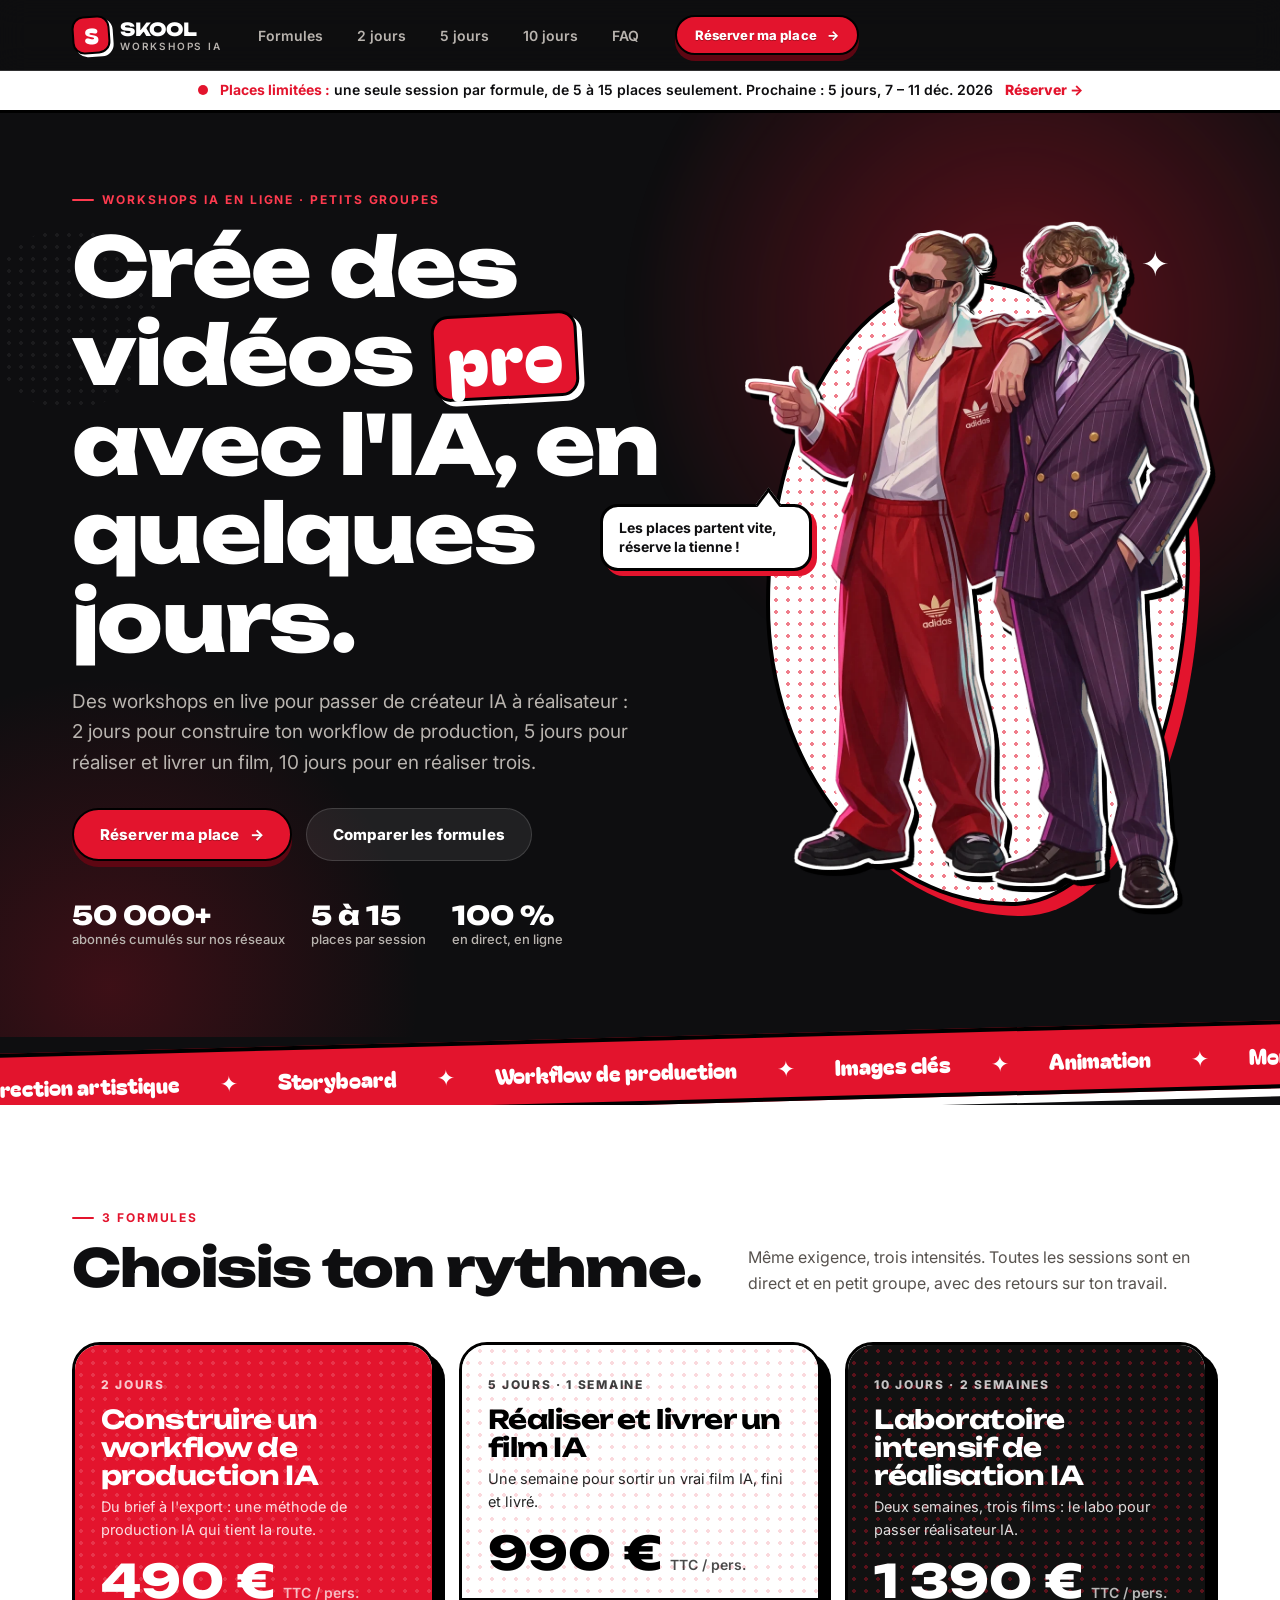
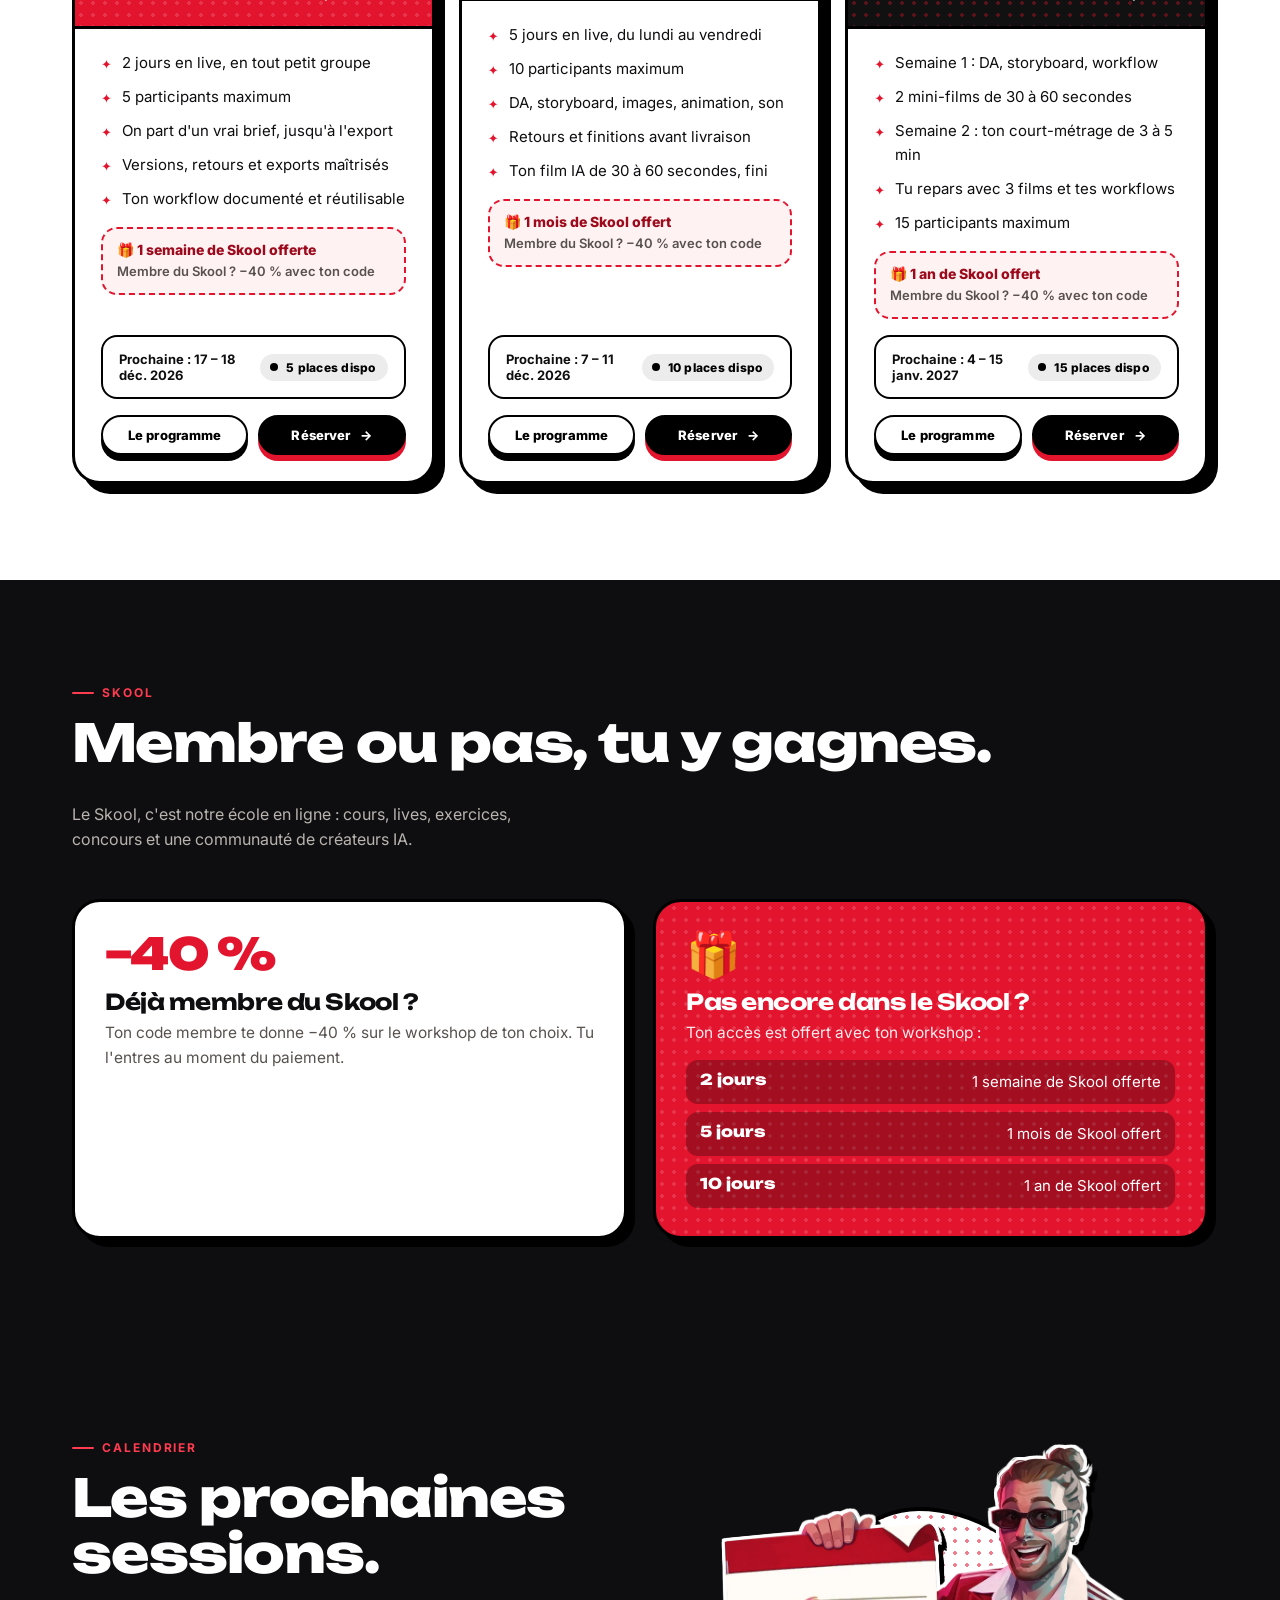
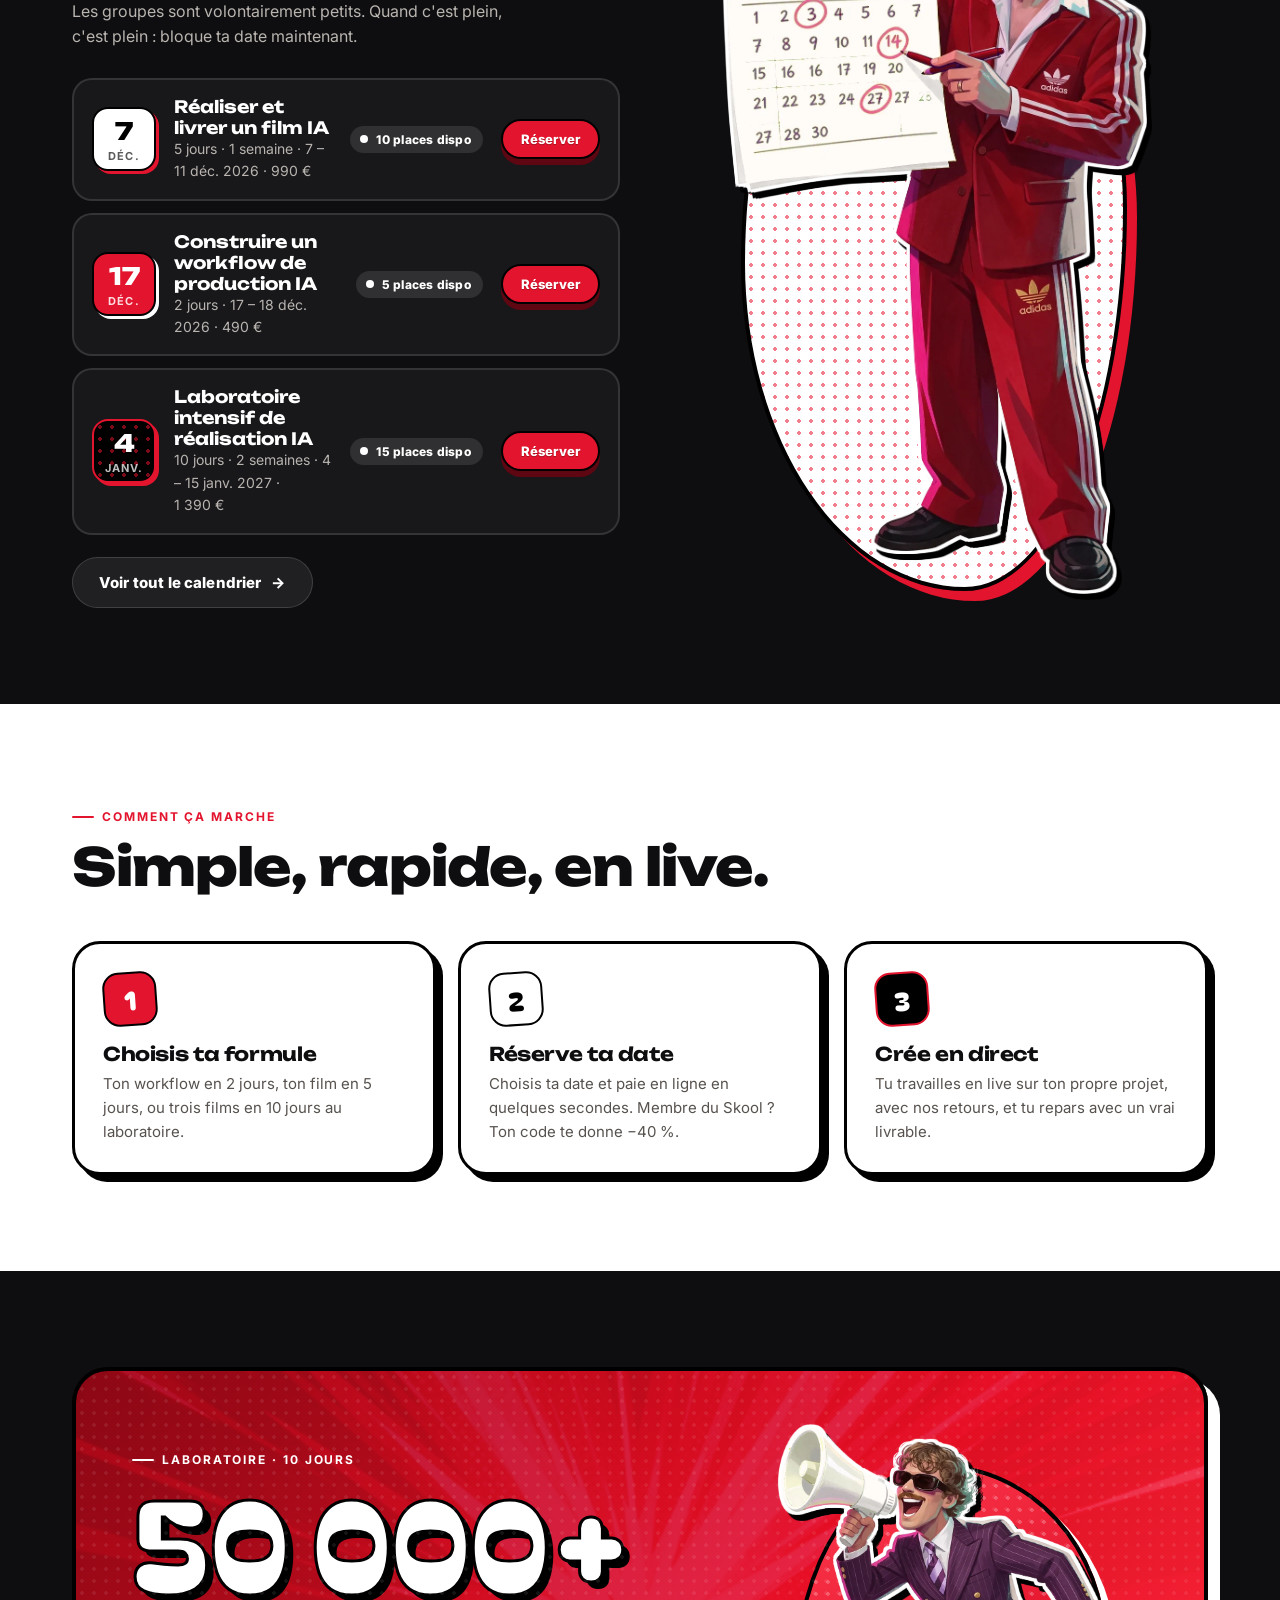
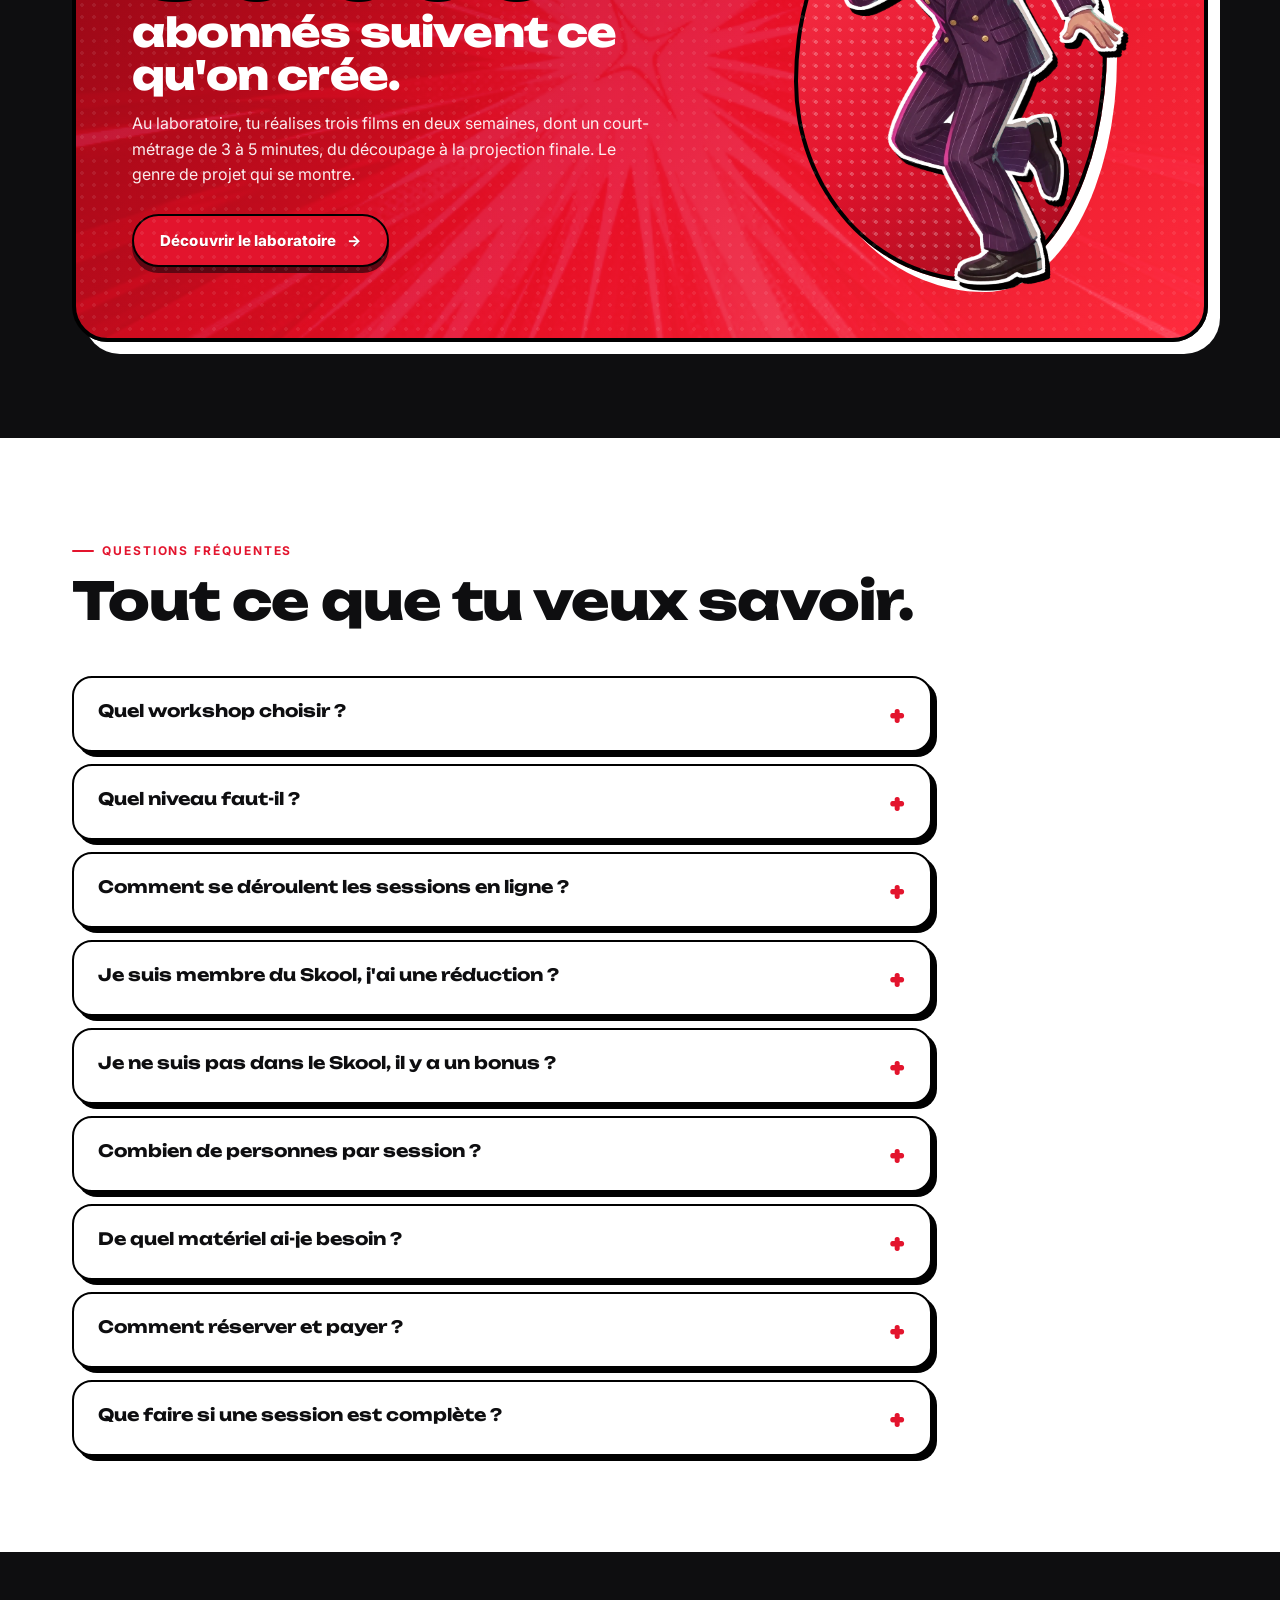
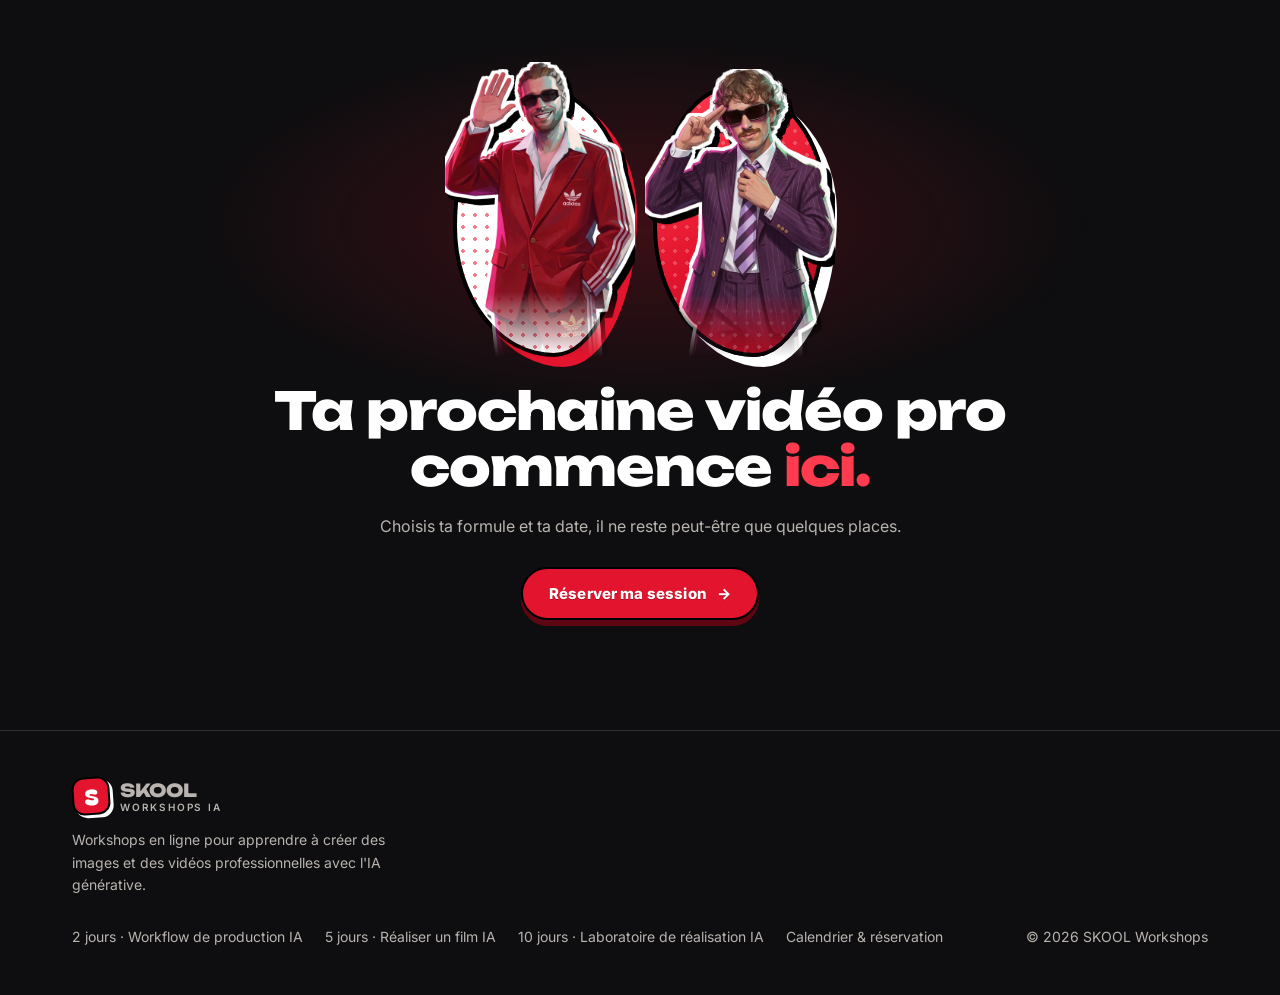
==== workshop/index.html @ 102eff1f "Site des workshops sur cerega.fr/workshop (paiement Stripe / PayPal sans serveur) Co-Authored-By: Cl" ====
<!DOCTYPE html>
<html lang="fr">
<head>
<meta charset="utf-8">
<meta name="viewport" content="width=device-width, initial-scale=1">
<title>Workshops IA en ligne : workflow, film IA et laboratoire de réalisation | SKOOL</title>
<meta name="description" content="Workshops IA en ligne en petits groupes : 2 jours pour construire ton workflow de production, 5 jours pour réaliser et livrer un film IA, 10 jours pour réaliser trois films. Réserve ta session.">
<link rel="canonical" href="https://cerega.fr/workshop/">
<meta name="robots" content="index,follow">
<meta property="og:type" content="website"><meta property="og:locale" content="fr_FR">
<meta property="og:site_name" content="SKOOL Workshops">
<meta property="og:title" content="Workshops IA en ligne : workflow, film IA et laboratoire de réalisation | SKOOL"><meta property="og:description" content="Workshops IA en ligne en petits groupes : 2 jours pour construire ton workflow de production, 5 jours pour réaliser et livrer un film IA, 10 jours pour réaliser trois films. Réserve ta session.">
<meta property="og:url" content="https://cerega.fr/workshop/"><meta property="og:image" content="https://cerega.fr/workshop/assets/img/burst.jpg">
<meta name="twitter:card" content="summary_large_image">
<meta name="theme-color" content="#0E0E10">
<link rel="preconnect" href="https://fonts.googleapis.com"><link rel="preconnect" href="https://fonts.gstatic.com" crossorigin><link href="https://fonts.googleapis.com/css2?family=Bagel+Fat+One&family=Inter:wght@400;500;600;700;800&family=Unbounded:wght@600;700;800&display=swap" rel="stylesheet">
<link rel="stylesheet" href="assets/style.css">
<script type="application/ld+json">{"@context": "https://schema.org", "@type": "Organization", "name": "SKOOL Workshops", "url": "https://cerega.fr/workshop/", "description": "Workshops en ligne de création vidéo avec l'IA générative."}</script><script type="application/ld+json">{"@context": "https://schema.org", "@type": "ItemList", "itemListElement": [{"@type": "ListItem", "position": 1, "url": "https://cerega.fr/workshop/workshop-ia-workflow-production-2-jours.html", "name": "Construire un workflow de production IA · 2 jours"}, {"@type": "ListItem", "position": 2, "url": "https://cerega.fr/workshop/workshop-ia-realiser-film-5-jours.html", "name": "Réaliser et livrer un film IA · 5 jours · 1 semaine"}, {"@type": "ListItem", "position": 3, "url": "https://cerega.fr/workshop/laboratoire-realisation-ia-10-jours.html", "name": "Laboratoire intensif de réalisation IA · 10 jours · 2 semaines"}]}</script><script type="application/ld+json">{"@context": "https://schema.org", "@type": "FAQPage", "mainEntity": [{"@type": "Question", "name": "Quel workshop choisir ?", "acceptedAnswer": {"@type": "Answer", "text": "Le 2 jours sert à construire une méthode de production IA solide. Le 5 jours te fait réaliser et livrer un film IA de 30 à 60 secondes. Le laboratoire de 10 jours va jusqu'à trois films, dont un court-métrage de 3 à 5 minutes."}}, {"@type": "Question", "name": "Quel niveau faut-il ?", "acceptedAnswer": {"@type": "Answer", "text": "Les formules 2 jours et 5 jours sont de niveau intermédiaire : tu as déjà généré des images ou des vidéos en IA. Le laboratoire de 10 jours demande surtout de la motivation et de la disponibilité sur les deux semaines."}}, {"@type": "Question", "name": "Comment se déroulent les sessions en ligne ?", "acceptedAnswer": {"@type": "Answer", "text": "Tout se passe en direct, en visio, en petit groupe : 10h – 13h et 14h – 17h (heure de Paris), en ligne. Tu poses tes questions en direct et tu travailles sur ton propre projet pendant la session."}}, {"@type": "Question", "name": "Je suis membre du Skool, j'ai une réduction ?", "acceptedAnswer": {"@type": "Answer", "text": "Oui : −40 % sur le workshop de ton choix avec ton code membre, à entrer au moment du paiement."}}, {"@type": "Question", "name": "Je ne suis pas dans le Skool, il y a un bonus ?", "acceptedAnswer": {"@type": "Answer", "text": "Oui : chaque workshop inclut un accès offert au Skool. 1 semaine avec le 2 jours, 1 mois avec le 5 jours et 1 an avec le laboratoire de 10 jours."}}, {"@type": "Question", "name": "Combien de personnes par session ?", "acceptedAnswer": {"@type": "Answer", "text": "5 personnes maximum sur le 2 jours, 10 sur le 5 jours et 15 sur le laboratoire de 10 jours. C'est volontairement peu, pour que chacun ait de vrais retours."}}, {"@type": "Question", "name": "De quel matériel ai-je besoin ?", "acceptedAnswer": {"@type": "Answer", "text": "Un ordinateur récent et une bonne connexion internet. On t'envoie avant le workshop la liste des outils à prévoir pour ta formule."}}, {"@type": "Question", "name": "Comment réserver et payer ?", "acceptedAnswer": {"@type": "Answer", "text": "Tu choisis ta formule et ta date, tu remplis tes coordonnées et tu paies en ligne de façon sécurisée. Ta place est confirmée dès le paiement."}}, {"@type": "Question", "name": "Que faire si une session est complète ?", "acceptedAnswer": {"@type": "Answer", "text": "Pour l'instant, chaque formule n'a qu'une seule date et les places sont limitées : réserve tôt. De nouvelles sessions seront annoncées sur nos réseaux."}}]}</script><script type="application/ld+json">{"@context": "https://schema.org", "@type": "Course", "name": "Construire un workflow de production IA · Workshop IA 2 jours", "description": "Deux jours pour construire, de A à Z, un workflow de production IA solide : choix des outils, découpage, organisation, versions et exports. Tu repars avec une méthode documentée, prête à servir sur tous tes projets.", "url": "https://cerega.fr/workshop/workshop-ia-workflow-production-2-jours.html", "inLanguage": "fr", "provider": {"@type": "Organization", "name": "SKOOL Workshops", "sameAs": "https://cerega.fr/workshop/"}, "educationalLevel": "Intermédiaire", "offers": {"@type": "Offer", "price": 490, "priceCurrency": "EUR", "category": "Paid", "availability": "https://schema.org/InStock", "url": "https://cerega.fr/workshop/reserver.html"}, "hasCourseInstance": [{"@type": "CourseInstance", "courseMode": "Online", "startDate": "2026-12-17", "endDate": "2026-12-18", "location": {"@type": "VirtualLocation", "url": "https://cerega.fr/workshop/reserver.html"}, "offers": {"@type": "Offer", "price": 490, "priceCurrency": "EUR", "url": "https://cerega.fr/workshop/reserver.html"}}]}</script><script type="application/ld+json">{"@context": "https://schema.org", "@type": "Course", "name": "Réaliser et livrer un film IA · Workshop IA 5 jours · 1 semaine", "description": "Cinq jours pour réaliser un film IA de A à Z, du brief à la livraison : direction artistique, storyboard, images clés, animation, montage et son. Pub, clip ou court-métrage : tu choisis, on le finit ensemble.", "url": "https://cerega.fr/workshop/workshop-ia-realiser-film-5-jours.html", "inLanguage": "fr", "provider": {"@type": "Organization", "name": "SKOOL Workshops", "sameAs": "https://cerega.fr/workshop/"}, "educationalLevel": "Intermédiaire", "offers": {"@type": "Offer", "price": 990, "priceCurrency": "EUR", "category": "Paid", "availability": "https://schema.org/InStock", "url": "https://cerega.fr/workshop/reserver.html"}, "hasCourseInstance": [{"@type": "CourseInstance", "courseMode": "Online", "startDate": "2026-12-07", "endDate": "2026-12-11", "location": {"@type": "VirtualLocation", "url": "https://cerega.fr/workshop/reserver.html"}, "offers": {"@type": "Offer", "price": 990, "priceCurrency": "EUR", "url": "https://cerega.fr/workshop/reserver.html"}}]}</script><script type="application/ld+json">{"@context": "https://schema.org", "@type": "Course", "name": "Laboratoire intensif de réalisation IA · Workshop IA 10 jours · 2 semaines", "description": "Une première semaine pour poser ta méthode et tester deux approches de réalisation sur deux mini-films, puis une deuxième semaine pour réaliser ton court-métrage, du découpage à la projection finale.", "url": "https://cerega.fr/workshop/laboratoire-realisation-ia-10-jours.html", "inLanguage": "fr", "provider": {"@type": "Organization", "name": "SKOOL Workshops", "sameAs": "https://cerega.fr/workshop/"}, "educationalLevel": "Tous niveaux motivés", "offers": {"@type": "Offer", "price": 1390, "priceCurrency": "EUR", "category": "Paid", "availability": "https://schema.org/InStock", "url": "https://cerega.fr/workshop/reserver.html"}, "hasCourseInstance": [{"@type": "CourseInstance", "courseMode": "Online", "startDate": "2027-01-04", "endDate": "2027-01-15", "location": {"@type": "VirtualLocation", "url": "https://cerega.fr/workshop/reserver.html"}, "offers": {"@type": "Offer", "price": 1390, "priceCurrency": "EUR", "url": "https://cerega.fr/workshop/reserver.html"}}]}</script>
</head>
<body>
<header class="nav"><div class="wrap">
<a class="logo" href="index.html" aria-label="SKOOL Workshops, accueil"><b>S</b><span>SKOOL<small>Workshops IA</small></span></a>
<nav aria-label="Navigation principale"><ul>
<li><a href="index.html#formules">Formules</a></li>
<li><a href="workshop-ia-workflow-production-2-jours.html">2 jours</a></li>
<li><a href="workshop-ia-realiser-film-5-jours.html">5 jours</a></li>
<li><a href="laboratoire-realisation-ia-10-jours.html">10 jours</a></li>
<li><a href="index.html#faq">FAQ</a></li>
</ul></nav>
<a class="btn btn-lime btn-sm" href="reserver.html">Réserver ma place <span class="arr">→</span></a>
<button class="burger" aria-label="Ouvrir le menu">☰</button>
</div></header>

<main>
<section class="hero"><div class="wrap">
  <div>
    <span class="kicker">Workshops IA en ligne · petits groupes</span>
    <h1>Crée des vidéos <span class="sticker">pro</span> avec l'IA, en quelques jours.</h1>
    <p class="lead">Des workshops en live pour passer de créateur IA à réalisateur : 2 jours pour construire ton workflow de production, 5 jours pour réaliser et livrer un film, 10 jours pour en réaliser trois.</p>
    <div class="ctas"><a class="btn btn-lime" href="reserver.html">Réserver ma place <span class="arr">→</span></a><a class="btn btn-ghost" href="#formules">Comparer les formules</a></div>
    <div class="proof"><div>50 000+<small>abonnés cumulés sur nos réseaux</small></div><div>5 à 15<small>places par session</small></div><div>100 %<small>en direct, en ligne</small></div></div>
  </div>
  <div style="position:relative">
    <div class="mascot-slot  " data-m="duo" data-pose="hero" style="max-width:460px;margin-left:auto"></div>
    <div class="bubble hero-bubble" data-hot-bubble>Les places partent vite, réserve la tienne !</div>
    <span class="spark" style="position:absolute;top:2%;right:8%;font:400 34px var(--f-s);color:var(--yellow)">✦</span>
  </div>
</div></section>

<div class="ticker" aria-hidden="true"><div><span>Direction artistique</span><span>Storyboard</span><span>Workflow de production</span><span>Images clés</span><span>Animation</span><span>Montage & son</span><span>Livraison</span><span>Court-métrage</span><span>Direction artistique</span><span>Storyboard</span><span>Workflow de production</span><span>Images clés</span><span>Animation</span><span>Montage & son</span><span>Livraison</span><span>Court-métrage</span></div></div>

<section class="light" id="formules"><div class="wrap">
  <div class="sec-head"><div><span class="kicker">3 formules</span><h2>Choisis ton rythme.</h2></div><p class="mut">Même exigence, trois intensités. Toutes les sessions sont en direct et en petit groupe, avec des retours sur ton travail.</p></div>
  <div class="formulas" data-widget="formulas"></div>
</div></section>

<section><div class="wrap">
  <div class="sec-head"><div><span class="kicker">Skool</span><h2>Membre ou pas, tu y gagnes.</h2></div><p class="mut">Le Skool, c'est notre école en ligne : cours, lives, exercices, concours et une communauté de créateurs IA.</p></div>
  <div class="perks2">
    <div class="pk reveal"><span class="pk-big">−40 %</span><h3>Déjà membre du Skool ?</h3><p>Ton code membre te donne −40 % sur le workshop de ton choix. Tu l'entres au moment du paiement.</p></div>
    <div class="pk gift reveal"><span class="pk-big">🎁</span><h3>Pas encore dans le Skool ?</h3><p>Ton accès est offert avec ton workshop :</p>
      <ul><li><b>2 jours</b><span>1 semaine de Skool offerte</span></li><li><b>5 jours</b><span>1 mois de Skool offert</span></li><li><b>10 jours</b><span>1 an de Skool offert</span></li></ul></div>
  </div>
</div></section>

<section><div class="wrap grid2">
  <div>
    <span class="kicker">Calendrier</span>
    <h2>Les prochaines sessions.</h2>
    <p class="mut" style="margin:16px 0 28px;max-width:440px">Les groupes sont volontairement petits. Quand c'est plein, c'est plein : bloque ta date maintenant.</p>
    <div class="sessions" data-widget="sessions" data-limit="5"></div>
    <a class="btn btn-ghost" style="margin-top:22px" href="reserver.html">Voir tout le calendrier <span class="arr">→</span></a>
  </div>
  <div><div class="mascot-slot  " data-m="cerega" data-pose="calendrier" style="max-width:420px;margin:0 auto"></div></div>
</div></section>

<section class="light"><div class="wrap">
  <div class="sec-head"><div><span class="kicker">Comment ça marche</span><h2>Simple, rapide, en live.</h2></div></div>
  <div class="grid3">
    <div class="card reveal"><div class="ic bg-lime">1</div><h3>Choisis ta formule</h3><p>Ton workflow en 2 jours, ton film en 5 jours, ou trois films en 10 jours au laboratoire.</p></div>
    <div class="card reveal"><div class="ic bg-violet" style="color:#fff">2</div><h3>Réserve ta date</h3><p>Choisis ta date et paie en ligne en quelques secondes. Membre du Skool ? Ton code te donne −40 %.</p></div>
    <div class="card reveal"><div class="ic bg-pink">3</div><h3>Crée en direct</h3><p>Tu travailles en live sur ton propre projet, avec nos retours, et tu repars avec un vrai livrable.</p></div>
  </div>
</div></section>

<section><div class="wrap">
  <div class="reach">
    <div class="bg"></div>
    <div>
      <span class="kicker" style="color:var(--yellow)">Laboratoire · 10 jours</span>
      <div class="num">50 000+</div>
      <h2 style="font-size:clamp(26px,3.4vw,40px);margin:14px 0">abonnés suivent ce qu'on crée.</h2>
      <p style="color:rgba(255,255,255,.92);max-width:520px;margin-bottom:26px">Au laboratoire, tu réalises trois films en deux semaines, dont un court-métrage de 3 à 5 minutes, du découpage à la projection finale. Le genre de projet qui se montre.</p>
      <a class="btn btn-lime" href="laboratoire-realisation-ia-10-jours.html">Découvrir le laboratoire <span class="arr">→</span></a>
    </div>
    <div><div class="mascot-slot lime " data-m="le-m" data-pose="megaphone" style="max-width:340px;margin:0 auto"></div></div>
  </div>
</div></section>

<section class="light" id="faq"><div class="wrap">
  <div class="sec-head"><div><span class="kicker">Questions fréquentes</span><h2>Tout ce que tu veux savoir.</h2></div></div>
  <div class="faq"><details><summary>Quel workshop choisir ?</summary><p>Le 2 jours sert à construire une méthode de production IA solide. Le 5 jours te fait réaliser et livrer un film IA de 30 à 60 secondes. Le laboratoire de 10 jours va jusqu'à trois films, dont un court-métrage de 3 à 5 minutes.</p></details><details><summary>Quel niveau faut-il ?</summary><p>Les formules 2 jours et 5 jours sont de niveau intermédiaire : tu as déjà généré des images ou des vidéos en IA. Le laboratoire de 10 jours demande surtout de la motivation et de la disponibilité sur les deux semaines.</p></details><details><summary>Comment se déroulent les sessions en ligne ?</summary><p>Tout se passe en direct, en visio, en petit groupe : 10h – 13h et 14h – 17h (heure de Paris), en ligne. Tu poses tes questions en direct et tu travailles sur ton propre projet pendant la session.</p></details><details><summary>Je suis membre du Skool, j'ai une réduction ?</summary><p>Oui : −40 % sur le workshop de ton choix avec ton code membre, à entrer au moment du paiement.</p></details><details><summary>Je ne suis pas dans le Skool, il y a un bonus ?</summary><p>Oui : chaque workshop inclut un accès offert au Skool. 1 semaine avec le 2 jours, 1 mois avec le 5 jours et 1 an avec le laboratoire de 10 jours.</p></details><details><summary>Combien de personnes par session ?</summary><p>5 personnes maximum sur le 2 jours, 10 sur le 5 jours et 15 sur le laboratoire de 10 jours. C'est volontairement peu, pour que chacun ait de vrais retours.</p></details><details><summary>De quel matériel ai-je besoin ?</summary><p>Un ordinateur récent et une bonne connexion internet. On t'envoie avant le workshop la liste des outils à prévoir pour ta formule.</p></details><details><summary>Comment réserver et payer ?</summary><p>Tu choisis ta formule et ta date, tu remplis tes coordonnées et tu paies en ligne de façon sécurisée. Ta place est confirmée dès le paiement.</p></details><details><summary>Que faire si une session est complète ?</summary><p>Pour l'instant, chaque formule n'a qu'une seule date et les places sont limitées : réserve tôt. De nouvelles sessions seront annoncées sur nos réseaux.</p></details></div>
</div></section>

<section class="final"><div class="wrap">
  <div class="mascot-row"><div class="mascot-slot  " data-m="cerega" data-pose="salut" style=""></div><div class="mascot-slot lime " data-m="le-m" data-pose="salut" style=""></div></div>
  <h2>Ta prochaine vidéo pro commence <span class="hl-lime">ici.</span></h2>
  <p class="mut" style="margin-bottom:28px">Choisis ta formule et ta date, il ne reste peut-être que quelques places.</p>
  <a class="btn btn-lime" href="reserver.html">Réserver ma session <span class="arr">→</span></a>
</div></section>
</main>
<footer><div class="wrap">
<div><a class="logo" href="index.html"><b>S</b><span>SKOOL<small>Workshops IA</small></span></a><p style="margin-top:14px;max-width:340px">Workshops en ligne pour apprendre à créer des images et des vidéos professionnelles avec l'IA générative.</p></div>
<nav aria-label="Pied de page">
<a href="workshop-ia-workflow-production-2-jours.html">2 jours · Workflow de production IA</a>
<a href="workshop-ia-realiser-film-5-jours.html">5 jours · Réaliser un film IA</a>
<a href="laboratoire-realisation-ia-10-jours.html">10 jours · Laboratoire de réalisation IA</a>
<a href="reserver.html">Calendrier &amp; réservation</a>
</nav>
<p>© <span data-year></span> SKOOL Workshops</p>
</div></footer>
<div class="mbar"><div data-hot>Prochaine session</div><a class="btn btn-lime btn-sm" href="reserver.html">Réserver</a></div>
<script src="assets/catalog.js"></script>
<script src="assets/app.js"></script>
<script>
document.addEventListener("skw-ready",()=>{const S=SKW;const hot=S.upcoming().filter(s=>S.left(s)>0).sort((a,b)=>S.left(a)-S.left(b))[0];
const b=document.querySelector("[data-hot-bubble]");if(hot&&b&&S.left(hot)<=3){const f=S.formula(hot.formula);b.innerHTML=`Plus que ${S.left(hot)} place${S.left(hot)>1?"s":""} sur le ${f.name} du ${S.range(hot)} !`}});
</script>
</body></html>
---- workshop/assets/style.css ----
/* SKOOL Workshops — feuille de style commune */
:root{
  /* DA rouge / blanc / noir, style cartoon : traits noirs épais, ombres pleines, trames de points */
  --ink:#0E0E10; --ink2:#18181B; --ink3:#25252A; --line:rgba(255,255,255,.14);
  --paper:#FFFFFF; --paper2:#F3F0ED; --text:#FFFFFF; --mut:#B9B4AF; --mut-d:#57524E;
  --red:#E3142D; --red-l:#FF3B4F; --red-d:#9C0A1C; --red-dd:#5E0612;
  --lime:var(--red); --violet:#FFFFFF; --pink:#0E0E10; --cyan:#FFFFFF; --yellow:#FFFFFF;
  --dots:radial-gradient(rgba(255,255,255,.22) 22%,transparent 24%) 0 0/12px 12px;
  --dots-red:radial-gradient(rgba(227,20,45,.55) 22%,transparent 24%) 0 0/12px 12px;
  --r:28px; --r-s:16px;
  --shadow:6px 6px 0 #000;
  --f-d:"Unbounded",system-ui,sans-serif; --f-b:"Inter",system-ui,sans-serif; --f-s:"Bagel Fat One","Unbounded",sans-serif;
}
*{box-sizing:border-box}
html{scroll-behavior:smooth;overflow-x:clip}
body{overflow-x:clip;margin:0;background:var(--ink);color:var(--text);font:16px/1.6 var(--f-b);-webkit-font-smoothing:antialiased;overflow-x:hidden}
img{max-width:100%;display:block}
a{color:inherit}
.wrap{max-width:1180px;margin:0 auto;padding:0 22px}
h1,h2,h3{font-family:var(--f-d);line-height:1.08;letter-spacing:-.02em;margin:0}
h1{font-size:clamp(40px,6.4vw,82px);font-weight:800}
h2{font-size:clamp(30px,4.4vw,52px);font-weight:800}
h3{font-size:22px;font-weight:700}
p{margin:0}
.sticker{font-family:var(--f-s);font-weight:400;letter-spacing:.01em}
.hl-lime,.hl-pink,.hl-violet{color:var(--red-l)} .hl-cyan,.hl-yellow{color:#fff}
.light .hl-lime,.light .hl-pink,.light .hl-violet{color:var(--red)}
.mut{color:var(--mut)}
.kicker{display:inline-flex;align-items:center;gap:8px;font:700 12px/1 var(--f-b);letter-spacing:.16em;text-transform:uppercase;color:var(--red-l);margin-bottom:16px}
.kicker::before{content:"";width:22px;height:2px;background:currentColor;border-radius:2px}
.sr{position:absolute;width:1px;height:1px;overflow:hidden;clip:rect(0 0 0 0)}

/* --- navigation --- */
.nav{position:sticky;top:0;z-index:50;background:rgba(14,14,16,.86);backdrop-filter:blur(14px);-webkit-backdrop-filter:blur(14px);border-bottom:1px solid var(--line)}
.nav .wrap{display:flex;align-items:center;gap:22px;height:70px}
.logo{display:flex;align-items:center;gap:10px;text-decoration:none;font:800 18px var(--f-d);letter-spacing:-.02em;white-space:nowrap}
.logo b{display:grid;place-items:center;width:38px;height:38px;border-radius:12px;background:var(--red);color:#fff;font:400 22px var(--f-s);border:2.5px solid #000;box-shadow:3px 3px 0 #fff;transform:rotate(-4deg)}
.logo span small{display:block;font:600 10px var(--f-b);letter-spacing:.18em;color:var(--mut);text-transform:uppercase}
.nav ul{display:flex;gap:6px;list-style:none;margin:0 0 0 auto;padding:0}
.nav ul a{display:block;padding:9px 14px;border-radius:999px;text-decoration:none;font:600 14px var(--f-b);color:var(--mut)}
.nav ul a:hover,.nav ul a[aria-current]{color:var(--text);background:rgba(255,255,255,.07)}
.burger{display:none;margin-left:auto;background:none;border:0;color:var(--text);font-size:26px;cursor:pointer}
@media(max-width:900px){.nav ul{display:none;position:absolute;top:70px;left:0;right:0;flex-direction:column;background:var(--ink2);padding:12px 18px 18px;border-bottom:1px solid var(--line)}.nav ul.open{display:flex}.burger{display:block}.nav .btn{display:none}}

/* --- boutons --- */
.btn{display:inline-flex;align-items:center;justify-content:center;gap:10px;padding:15px 26px;border-radius:999px;border:0;cursor:pointer;text-decoration:none;font:800 15px var(--f-b);letter-spacing:.01em;transition:transform .15s,box-shadow .15s;white-space:nowrap}
.btn:active{transform:translateY(4px);box-shadow:0 2px 0 var(--red-dd)!important}
.btn-lime{background:var(--red);color:#fff;border:2.5px solid #000;box-shadow:0 6px 0 var(--red-dd);text-shadow:0 1px 0 rgba(0,0,0,.25)}
.btn-lime:hover{transform:translateY(-2px);box-shadow:0 8px 0 var(--red-dd)}
.btn-pink{background:#000;color:#fff;border:2.5px solid var(--red);box-shadow:0 6px 0 var(--red-dd)}
.btn-violet{background:#fff;color:#000;border:2.5px solid #000;box-shadow:0 6px 0 #000}
.btn-ghost{background:rgba(255,255,255,.08);color:var(--text);border:1.5px solid var(--line)}
.btn-ghost:hover{background:rgba(255,255,255,.14)}
.btn-sm{padding:10px 18px;font-size:13px}
.btn[disabled]{opacity:.45;cursor:not-allowed;transform:none}
.btn .arr{transition:transform .2s}.btn:hover .arr{transform:translateX(4px)}

/* --- badges d'urgence --- */
.seats{display:inline-flex;align-items:center;gap:8px;padding:6px 12px 6px 10px;border-radius:999px;font:800 12px var(--f-b);letter-spacing:.02em;white-space:nowrap}
.seats i{width:8px;height:8px;border-radius:50%;background:currentColor;box-shadow:0 0 0 0 currentColor;animation:pulse 1.6s infinite}
.seats.ok{background:rgba(255,255,255,.1);color:#fff}
.seats.low{background:rgba(227,20,45,.2);color:var(--red-l)}
.seats.last{background:var(--red);color:#fff}
.seats.full{background:rgba(255,255,255,.1);color:var(--mut)}.seats.full i{animation:none}
@keyframes pulse{0%{box-shadow:0 0 0 0 currentColor}70%{box-shadow:0 0 0 8px transparent}100%{box-shadow:0 0 0 0 transparent}}
.tag{display:inline-block;padding:5px 11px;border-radius:999px;font:700 12px var(--f-b);background:rgba(255,255,255,.08);color:var(--mut)}

/* --- héros --- */
.hero{position:relative;padding:70px 0 90px;overflow:hidden}
.hero::before{content:"";position:absolute;inset:-20% -10% auto auto;width:780px;height:780px;background:radial-gradient(closest-side,rgba(227,20,45,.38),transparent);filter:blur(10px);pointer-events:none}
.hero::after{content:"";position:absolute;left:-200px;bottom:-260px;width:620px;height:620px;background:radial-gradient(closest-side,rgba(227,20,45,.22),transparent);pointer-events:none}
.hero .wrap{position:relative;z-index:2;display:grid;grid-template-columns:1.1fr .9fr;gap:40px;align-items:center}
.hero h1 .sticker{display:inline-block;color:#fff;background:var(--red);padding:0 .18em .06em;border-radius:.25em;transform:rotate(-3deg);border:3px solid #000;box-shadow:5px 5px 0 #fff;font-size:.86em}
.hero p.lead{font-size:19px;color:var(--mut);max-width:560px;margin:22px 0 30px}
.hero .ctas{display:flex;gap:14px;flex-wrap:wrap}
.proof{display:flex;gap:26px;flex-wrap:wrap;margin-top:38px}
.proof div{font:800 26px var(--f-d)}.proof small{display:block;font:500 13px var(--f-b);color:var(--mut)}
@media(max-width:900px){.hero .wrap{grid-template-columns:1fr}.hero{padding:40px 0 60px}}

/* --- mascottes --- */
.mascot-slot{position:relative;aspect-ratio:4/5;border-radius:var(--r);display:grid;place-items:end center;overflow:visible}
.mascot-slot .blob{position:absolute;inset:8% 4% 0;border-radius:46% 54% 42% 58% / 52% 44% 56% 48%;background:var(--dots-red),#fff;border:4px solid #000;animation:morph 9s ease-in-out infinite;box-shadow:10px 10px 0 var(--red)}
.mascot-slot.lime .blob{background:var(--dots),linear-gradient(150deg,var(--red-l),var(--red) 55%,var(--red-d));box-shadow:10px 10px 0 #fff}
.mascot-slot.pink .blob{background:var(--dots-red),#111;border-color:var(--red);box-shadow:10px 10px 0 var(--red)}
.mascot-slot img{position:relative;z-index:2;max-height:108%;width:auto;filter:drop-shadow(3px 0 0 #fff) drop-shadow(-3px 0 0 #fff) drop-shadow(0 3px 0 #fff) drop-shadow(0 -3px 0 #fff) drop-shadow(5px 6px 0 #000);animation:float 5s ease-in-out infinite}
.mascot-slot .ph{position:relative;z-index:2;margin:0 0 18%;text-align:center;font:700 13px var(--f-b);color:rgba(14,14,16,.75);background:rgba(255,255,255,.7);padding:10px 16px;border-radius:14px;border:2px dashed rgba(14,14,16,.35);max-width:80%}
.mascot-slot .ph b{display:block;font:400 22px var(--f-s);color:var(--ink)}
.mascot-slot.has-img .ph{display:none}
.mascot-slot .spark{position:absolute;z-index:3;font:400 26px var(--f-s);color:var(--red-l);animation:twinkle 2.4s infinite}
@keyframes morph{50%{border-radius:56% 44% 58% 42% / 42% 56% 44% 58%}}
@keyframes float{50%{transform:translateY(-10px)}}
@keyframes twinkle{50%{opacity:.3;transform:scale(.7) rotate(20deg)}}
.bubble{position:absolute;z-index:4;background:#fff;color:var(--ink);font:700 14px/1.35 var(--f-b);padding:12px 16px;border-radius:18px;border:3px solid #000;box-shadow:5px 5px 0 var(--red);max-width:230px}
.bubble::after{content:"";position:absolute;bottom:-13px;left:26px;width:18px;height:18px;background:#fff;border-right:3px solid #000;border-bottom:3px solid #000;transform:rotate(45deg) skew(8deg,8deg)}

/* --- bandeau défilant --- */
.ticker{background:var(--red);color:#fff;overflow:hidden;transform:rotate(-1.5deg);margin:0 -20px;border-top:4px solid #000;border-bottom:4px solid #000;box-shadow:0 8px 0 #fff}
.ticker div{display:flex;gap:40px;padding:14px 0;white-space:nowrap;animation:tick 28s linear infinite;font:400 22px var(--f-s)}
.ticker span::after{content:"✦";margin-left:40px}
@keyframes tick{to{transform:translateX(-50%)}}

/* --- sections --- */
section{padding:96px 0;position:relative}
.light{background:var(--paper);color:var(--ink)}
.light .mut{color:var(--mut-d)}
.light .kicker{color:var(--red)}
.sec-head{display:flex;justify-content:space-between;align-items:flex-end;gap:30px;margin-bottom:46px;flex-wrap:wrap}
.sec-head p{max-width:460px}

/* --- cartes formules --- */
.formulas{display:grid;grid-template-columns:repeat(3,1fr);gap:24px;align-items:stretch}
@media(max-width:960px){.formulas{grid-template-columns:1fr}}
.fcard{position:relative;display:flex;flex-direction:column;background:#fff;color:var(--ink);border-radius:var(--r);border:3.5px solid #000;box-shadow:10px 10px 0 #000;overflow:hidden;transition:transform .2s}
.fcard:hover{transform:translateY(-6px)}
.fcard .top{padding:26px 26px 22px;position:relative}
.fcard .top{border-bottom:3.5px solid #000}
.fcard.lime .top{background:radial-gradient(rgba(255,255,255,.14) 22%,transparent 24%) 0 0/12px 12px,var(--red);color:#fff} .fcard.violet .top{background:radial-gradient(rgba(227,20,45,.16) 22%,transparent 24%) 0 0/12px 12px,#fff;color:#000} .fcard.pink .top{background:radial-gradient(rgba(227,20,45,.35) 22%,transparent 24%) 0 0/12px 12px,#111;color:#fff}
.fcard .dur{font:800 12px var(--f-b);letter-spacing:.14em;text-transform:uppercase;opacity:.75}
.fcard h3{font-size:26px;margin:8px 0 6px}
.fcard .tl{font-size:14.5px;opacity:.85;min-height:46px}
.fcard .price{display:flex;align-items:baseline;gap:8px;margin-top:16px;font:800 46px/1 var(--f-d)}
.fcard .price small{font:600 14px var(--f-b);opacity:.7}
.fcard .best{position:absolute;top:18px;right:-34px;transform:rotate(35deg);background:var(--red);color:#fff;font:800 11px var(--f-b);letter-spacing:.12em;padding:6px 40px;border-top:2px solid #000;border-bottom:2px solid #000}
.fcard .body{padding:22px 26px 26px;display:flex;flex-direction:column;gap:16px;flex:1}
.fcard ul{list-style:none;padding:0;margin:0;display:grid;gap:10px;font-size:15px}
.fcard li{display:flex;gap:10px;align-items:flex-start}
.fcard li::before{content:"✦";color:var(--red);font-size:13px;margin-top:3px}
.fcard .next{margin-top:auto;padding:14px 16px;border-radius:var(--r-s);background:var(--paper);display:flex;justify-content:space-between;align-items:center;gap:10px;font:700 13px var(--f-b)}
.fcard .next{border:2px solid #000}
.fcard .next .seats.ok{background:rgba(14,14,16,.08);color:#000}
.fcard .next .seats.low{background:rgba(227,20,45,.12);color:var(--red)}
.fcard .acts{display:flex;gap:10px}
.fcard .acts .btn{flex:1}
.btn-dark{background:#000;color:#fff;border:2.5px solid #000;box-shadow:0 6px 0 var(--red)}
.btn-line{background:#fff;color:#000;border:2.5px solid #000;box-shadow:0 6px 0 #000}

/* --- liste de sessions (widget) --- */
.sessions{display:grid;gap:12px}
.srow{display:grid;grid-template-columns:auto 1fr auto auto;gap:18px;align-items:center;padding:16px 18px;border-radius:20px;background:var(--ink2);border:1.5px solid var(--line);transition:border-color .2s,transform .2s}
.srow:hover{border-color:var(--red);transform:translateX(4px)}
.srow .d{display:grid;place-items:center;width:64px;height:64px;border-radius:16px;background:var(--ink3);text-align:center;line-height:1}
.srow .d b{font:800 24px var(--f-d)} .srow .d small{font:700 11px var(--f-b);text-transform:uppercase;letter-spacing:.1em;color:var(--mut)}
.srow .d{border:2.5px solid #000}
.srow.lime .d{background:var(--red);color:#fff;box-shadow:3px 3px 0 #fff} .srow.violet .d{background:#fff;color:#000;box-shadow:3px 3px 0 var(--red)} .srow.pink .d{background:var(--dots-red),#000;color:#fff;border-color:var(--red);box-shadow:3px 3px 0 var(--red)}
.srow.lime .d small{color:rgba(255,255,255,.85)} .srow.violet .d small{color:rgba(0,0,0,.65)} .srow.pink .d small{color:rgba(255,255,255,.75)}
.srow h4{margin:0;font:700 17px var(--f-d)} .srow p{font-size:14px;color:var(--mut)}
@media(max-width:700px){.srow{grid-template-columns:auto 1fr}.srow .seats,.srow .btn{grid-column:2}}

/* --- étapes / bénéfices --- */
.grid3{display:grid;grid-template-columns:repeat(3,1fr);gap:22px}
.grid2{display:grid;grid-template-columns:1fr 1fr;gap:40px;align-items:center}
@media(max-width:900px){.grid3,.grid2{grid-template-columns:1fr}}
.card{background:#fff;color:var(--ink);border-radius:var(--r);padding:28px;border:3px solid #000;box-shadow:7px 7px 0 #000}
.card .ic{display:grid;place-items:center;width:54px;height:54px;border-radius:16px;font:400 26px var(--f-s);margin-bottom:18px;border:2.5px solid #000;transform:rotate(-4deg)}
.card h3{font-size:19px;margin-bottom:8px}
.card p{font-size:15px;color:var(--mut-d)}
.dcard{background:var(--ink2);border:1.5px solid var(--line);border-radius:var(--r);padding:28px}
.dcard p{color:var(--mut);font-size:15px}

/* --- grand bloc visibilité --- */
.reach{position:relative;border-radius:36px;overflow:hidden;background:linear-gradient(135deg,var(--red-d),var(--red) 55%,var(--red-l));padding:56px;display:grid;grid-template-columns:1.2fr .8fr;gap:30px;align-items:center;border:4px solid #000;box-shadow:12px 12px 0 #fff}
.reach .bg{position:absolute;inset:0;background:url(img/burst.jpg) center/cover;opacity:.35;mix-blend-mode:soft-light}
.reach::after{content:"";position:absolute;inset:0;background:var(--dots);opacity:.35;pointer-events:none}
.reach>*{position:relative}
.reach .num{font:400 clamp(64px,10vw,130px)/.9 var(--f-s);color:#fff;-webkit-text-stroke:3px #000;text-shadow:7px 7px 0 #000}
@media(max-width:900px){.reach{grid-template-columns:1fr;padding:34px}}

/* --- programme (onglets) --- */
.tabs{display:flex;gap:10px;flex-wrap:wrap;margin-bottom:28px}
.tabs button{padding:12px 20px;border-radius:999px;border:2.5px solid #000;background:#fff;color:var(--ink);font:800 14px var(--f-b);cursor:pointer}
.tabs button[aria-selected=true]{background:var(--red);color:#fff;box-shadow:4px 4px 0 #000}
.days{display:grid;gap:12px}
.day{display:grid;grid-template-columns:110px 1fr;gap:18px;padding:18px 22px;border-radius:20px;background:#fff;border:2.5px solid #000;box-shadow:5px 5px 0 #000}
.day b{font:800 13px var(--f-b);letter-spacing:.1em;text-transform:uppercase;color:var(--red)}
.day h4{margin:0 0 4px;font:700 17px var(--f-d)}
.day p{font-size:14.5px;color:var(--mut-d)}
.weekhead{font:400 22px var(--f-s);margin:18px 0 4px}
@media(max-width:600px){.day{grid-template-columns:1fr;gap:6px}}

/* --- FAQ --- */
.faq{display:grid;gap:12px;max-width:860px}
.faq details{background:#fff;border-radius:20px;border:2.5px solid #000;box-shadow:5px 5px 0 #000;padding:4px 24px}
.faq summary{cursor:pointer;list-style:none;padding:18px 0;font:700 17px var(--f-d);display:flex;justify-content:space-between;gap:16px}
.faq summary::-webkit-details-marker{display:none}
.faq summary::after{content:"+";font:400 28px/1 var(--f-s);color:var(--red);transition:transform .2s}
.faq details[open] summary::after{transform:rotate(45deg)}
.faq details p{padding:0 0 20px;color:var(--mut-d)}

/* --- CTA final --- */
.final{text-align:center;padding:110px 0}
.final h2{max-width:900px;margin:0 auto 18px}
.final .mascot-row{display:flex;justify-content:center;gap:10px;margin-bottom:26px}
.final .mascot-row .mascot-slot{width:190px}

/* --- pied de page --- */
footer{border-top:1px solid var(--line);padding:46px 0;color:var(--mut);font-size:14px}
footer .wrap{display:flex;justify-content:space-between;gap:30px;flex-wrap:wrap}
footer a{text-decoration:none}footer a:hover{color:var(--text)}
footer nav{display:flex;gap:22px;flex-wrap:wrap}

/* --- barre de réservation mobile --- */
.mbar{display:none}
@media(max-width:700px){.mbar{display:flex;position:fixed;left:12px;right:12px;bottom:12px;z-index:60;align-items:center;gap:12px;padding:12px 12px 12px 18px;background:rgba(14,14,16,.96);backdrop-filter:blur(10px);border:2.5px solid var(--red);border-radius:22px;box-shadow:0 10px 30px rgba(0,0,0,.4)}.mbar div{flex:1;font:700 13px var(--f-b)}.mbar small{display:block;color:var(--red-l);font-weight:800}body{padding-bottom:90px}}

/* --- page formule --- */
.phero{padding:60px 0 70px}
.phero .wrap{display:grid;grid-template-columns:1.15fr .85fr;gap:40px;align-items:center}
@media(max-width:900px){.phero .wrap{grid-template-columns:1fr}}
.facts{display:grid;grid-template-columns:repeat(4,1fr);gap:12px;margin:30px 0}
.facts div{background:var(--ink2);border:1.5px solid var(--line);border-radius:18px;padding:14px 16px}
.facts b{display:block;font:800 18px var(--f-d)}.facts small{color:var(--mut);font-size:12.5px}
@media(max-width:700px){.facts{grid-template-columns:1fr 1fr}}
.crumbs{font-size:13px;color:var(--mut);margin-bottom:18px}.crumbs a{text-decoration:none}.crumbs a:hover{color:var(--text)}

/* --- réservation --- */
.book{display:grid;grid-template-columns:1fr 360px;gap:28px;align-items:start;padding:40px 0 90px}
@media(max-width:980px){.book{grid-template-columns:1fr}}
.steps{display:flex;gap:8px;margin-bottom:26px;flex-wrap:wrap}
.steps span{display:flex;align-items:center;gap:8px;padding:8px 14px 8px 8px;border-radius:999px;background:var(--ink2);color:var(--mut);font:700 13px var(--f-b)}
.steps span i{display:grid;place-items:center;width:26px;height:26px;border-radius:50%;background:var(--ink3);font-style:normal;font-weight:800}
.steps span.on{background:var(--red);color:#fff}.steps span.on i{background:#000;color:#fff}
.steps span.done{color:var(--text)}.steps span.done i{background:#fff;color:#000}
.panel{background:var(--ink2);border:1.5px solid var(--line);border-radius:var(--r);padding:30px}
.panel h2{font-size:28px;margin-bottom:6px}
.choice{display:grid;gap:12px;margin-top:22px}
.opt{display:flex;gap:16px;align-items:center;padding:18px 20px;border-radius:20px;border:2px solid var(--line);background:var(--ink);cursor:pointer;text-align:left;color:var(--text);font:inherit;width:100%;transition:border-color .2s,transform .15s}
.opt:hover{border-color:rgba(255,255,255,.35)}
.opt[aria-pressed=true]{border-color:var(--red);box-shadow:0 0 0 4px rgba(227,20,45,.22)}
.opt .dot{width:46px;height:46px;border-radius:14px;flex:none;display:grid;place-items:center;font:400 20px var(--f-s);color:var(--ink);border:2.5px solid #000}
.opt h4{margin:0;font:700 17px var(--f-d)}.opt p{font-size:14px;color:var(--mut)}
.opt .pr{margin-left:auto;font:800 20px var(--f-d);white-space:nowrap}
.bg-lime{background:var(--red);color:#fff!important}.bg-violet{background:#fff;color:#000!important}.bg-pink{background:#000;color:#fff!important;border-color:var(--red)!important}.bg-cyan{background:#fff;color:var(--red)!important}.bg-yellow{background:#fff;color:#000!important}

.cal{margin-top:22px;background:var(--ink);border-radius:22px;padding:20px;border:1.5px solid var(--line)}
.cal-h{display:flex;align-items:center;justify-content:space-between;margin-bottom:14px}
.cal-h b{font:800 18px var(--f-d);text-transform:capitalize}
.cal-h button{width:40px;height:40px;border-radius:12px;border:1.5px solid var(--line);background:var(--ink2);color:var(--text);cursor:pointer;font-size:18px}
.cal-h button:disabled{opacity:.3;cursor:default}
.cal-g{display:grid;grid-template-columns:repeat(7,1fr);gap:6px}
.cal-g .wd{font:700 11px var(--f-b);letter-spacing:.1em;text-transform:uppercase;color:var(--mut);text-align:center;padding:4px 0}
.cal-g .c{position:relative;aspect-ratio:1/1;border-radius:12px;display:grid;place-items:center;font:600 14px var(--f-b);color:rgba(255,255,255,.35);border:0;background:transparent}
.cal-g .c.in{color:var(--ink);cursor:pointer;font-weight:800}
.cal-g .c.in.lime{background:var(--red);color:#fff} .cal-g .c.in.violet{background:#fff;color:#000} .cal-g .c.in.pink{background:#000;color:#fff;box-shadow:inset 0 0 0 2px var(--red)}
.cal-g .c.in.full{background:rgba(255,255,255,.12);color:var(--mut);text-decoration:line-through}
.cal-g .c.start::after{content:"";position:absolute;top:5px;right:5px;width:7px;height:7px;border-radius:50%;background:currentColor}
.cal-g .c.sel{outline:3px solid #fff;outline-offset:2px}
.cal-legend{display:flex;gap:14px;flex-wrap:wrap;margin-top:14px;font-size:12.5px;color:var(--mut)}
.cal-legend span{display:flex;align-items:center;gap:6px}.cal-legend i{width:12px;height:12px;border-radius:4px}

.slist{display:grid;gap:10px;margin-top:18px}
.sopt{display:flex;align-items:center;gap:14px;padding:16px 18px;border-radius:18px;border:2px solid var(--line);background:var(--ink);cursor:pointer;color:var(--text);font:inherit;text-align:left;width:100%}
.sopt[aria-pressed=true]{border-color:var(--red);box-shadow:0 0 0 4px rgba(227,20,45,.22)}
.sopt[disabled]{opacity:.45;cursor:not-allowed}
.sopt h4{margin:0;font:700 16px var(--f-d)}.sopt p{font-size:13.5px;color:var(--mut)}
.sopt .seats{margin-left:auto}

.form{display:grid;grid-template-columns:1fr 1fr;gap:14px;margin-top:22px}
.form .full{grid-column:1/-1}
.form label{display:grid;gap:6px;font:700 13px var(--f-b);color:var(--mut)}
.form input,.form select,.form textarea{font:500 15px var(--f-b);color:var(--text);background:var(--ink);border:1.5px solid var(--line);border-radius:14px;padding:13px 14px;outline:none;transition:border-color .2s}
.form input:focus,.form select:focus,.form textarea:focus{border-color:var(--red)}
.form textarea{min-height:90px;resize:vertical}
.form .chk{display:flex;gap:10px;align-items:flex-start;font-weight:500;color:var(--mut)}
.form .chk input{width:20px;height:20px;margin-top:2px;accent-color:var(--red)}
.err{color:var(--red-l);font:700 13px var(--f-b);min-height:18px}
@media(max-width:600px){.form{grid-template-columns:1fr}}
.nav-step{display:flex;justify-content:space-between;gap:12px;margin-top:26px}

.recap{position:sticky;top:90px;background:#fff;color:var(--ink);border-radius:var(--r);border:3.5px solid #000;box-shadow:10px 10px 0 var(--red);overflow:hidden}
.recap .head{padding:22px 24px;background:var(--dots-red),var(--paper2);border-bottom:3px solid #000;display:flex;gap:14px;align-items:center}
.recap .head .mascot-slot{width:84px;aspect-ratio:1/1;flex:none}
.recap .head .mascot-slot .ph{font-size:9px;padding:4px 6px;margin-bottom:12%}.recap .head .mascot-slot .ph b{font-size:12px}
.recap .rows{padding:18px 24px;display:grid;gap:12px;font-size:14.5px}
.recap .rows div{display:flex;justify-content:space-between;gap:14px}
.recap .rows span{color:var(--mut-d)}
.recap .tot{padding:18px 24px;border-top:2.5px dashed rgba(0,0,0,.35);display:flex;justify-content:space-between;align-items:baseline;font:800 30px var(--f-d)}
.recap .tot small{font:600 13px var(--f-b);color:var(--mut-d)}
.recap .urg{margin:0 24px 22px;padding:12px 14px;border-radius:14px;background:#FFE3E6;color:var(--red);border:2px solid var(--red);font:700 13.5px var(--f-b);display:none}
.recap .urg.on{display:block}
.secure{display:flex;gap:10px;align-items:center;justify-content:center;font-size:12.5px;color:var(--mut);margin-top:12px}

.done-box{text-align:center;padding:30px 10px}
.done-box .mascot-slot{width:240px;margin:0 auto 10px}
.done-box h2{font-size:34px;margin-bottom:10px}

.modal{position:fixed;inset:0;z-index:100;background:rgba(0,0,0,.72);backdrop-filter:blur(6px);display:none;place-items:center;padding:20px}
.modal.on{display:grid}
.modal .box{background:#fff;color:var(--ink);border-radius:var(--r);padding:30px;max-width:440px;width:100%;border:3.5px solid #000;box-shadow:10px 10px 0 var(--red)}
.modal h3{margin-bottom:8px}.modal p{color:var(--mut-d);font-size:15px;margin-bottom:20px}

.reveal{opacity:0;transform:translateY(24px);transition:opacity .7s,transform .7s}
.reveal.in{opacity:1;transform:none}
@media(prefers-reduced-motion:reduce){*{animation:none!important;transition:none!important}.reveal{opacity:1;transform:none}}
/* poses coupées sous la taille : fondu en bas */
.mascot-slot[data-pose="salut"] img{-webkit-mask-image:linear-gradient(to bottom,#000 78%,transparent);mask-image:linear-gradient(to bottom,#000 78%,transparent)}

/* --- touches cartoon (DA rouge / blanc / noir) --- */
.light{background:#fff}
.light h2{text-shadow:none}
.dcard{border:2px solid rgba(255,255,255,.16)}
.srow{border:2px solid rgba(255,255,255,.12)}
.panel{border:2px solid rgba(255,255,255,.14)}
.facts div{border:2px solid rgba(255,255,255,.14)}
.final{background:radial-gradient(closest-side at 50% 35%,rgba(227,20,45,.22),transparent 70%)}
.hero{background:var(--ink)}
.hero .wrap::before{content:"";position:absolute;left:-6%;top:6%;width:180px;height:180px;background:var(--dots);opacity:.25;border-radius:50%;pointer-events:none}
.reach>div{min-width:0}
@media(max-width:600px){.reach{padding:28px 22px;box-shadow:8px 8px 0 #fff}.reach .btn{white-space:normal;text-align:center}}
/* bulle du héros : à gauche de Cerega, sous son doigt, jamais sur les visages */
.hero-bubble{top:41%;right:calc(min(100%,460px) * .86);width:212px;max-width:none}
.hero-bubble::after{top:-13px;bottom:auto;left:auto;right:30px;transform:rotate(-135deg) skew(8deg,8deg)}
@media(max-width:1100px){.hero-bubble{top:44%;right:calc(min(100%,460px) * .82);width:184px;font-size:13px}}
@media(max-width:900px){
  .hero .wrap>div:last-child{display:flex;flex-direction:column;align-items:center}
  .hero-bubble{position:relative;order:-1;top:auto;right:auto;width:auto;max-width:300px;margin:0 0 22px}
  .hero-bubble::after{top:auto;bottom:-13px;right:auto;left:50%;margin-left:-9px;transform:rotate(45deg) skew(8deg,8deg)}
  .hero .mascot-slot{width:100%}
}

/* ===== offres Skool (nov. 2026) ===== */
.fcard .bonus{display:grid;gap:3px;padding:12px 14px;border-radius:var(--r-s);border:2px dashed var(--red);background:#FFF2F3;font-size:13px}
.fcard .bonus b{font:800 14px var(--f-b);color:var(--red-d)}
.fcard .bonus span{color:var(--mut-d);font-weight:600}
.recap .perk{margin:0 24px 14px;padding:10px 12px;border-radius:12px;border:2px dashed var(--red);background:#FFF2F3;display:grid;gap:2px;font-size:13px}
.recap .perk b{font:800 13.5px var(--f-b);color:var(--red-d)}
.recap .perk span{color:var(--mut-d)}
.recap .perk.on{border-style:solid;background:var(--red);color:#fff}.recap .perk.on b,.recap .perk.on span{color:#fff}
.recap .tot s,.opt .pr s{font:600 15px var(--f-b);color:var(--mut-d);margin-right:6px}
.opt .pr s{color:var(--mut)}
.promo-box{display:grid;grid-template-columns:1.2fr 1fr;gap:14px;margin-top:18px}
.promo-box .pb-col{padding:18px 20px;border-radius:20px;border:2px solid var(--line);background:var(--ink)}
.promo-box b{display:block;font:700 16px var(--f-d)}
.promo-box p{font-size:14px;color:var(--mut);margin-top:4px}
.promo-box .pb-row{display:flex;gap:10px;margin-top:12px}
.promo-box input{flex:1;min-width:0;font:600 15px var(--f-b);letter-spacing:.06em;text-transform:uppercase;color:var(--text);background:var(--ink2);border:1.5px solid var(--line);border-radius:14px;padding:11px 14px;outline:none}
.promo-box input:focus{border-color:var(--red)}
.promo-box .btn{box-shadow:0 4px 0 #000}
.promo-box .pb-msg{min-height:20px;margin-top:8px;font-weight:600;color:var(--red-l)}
.promo-box .pb-msg.ok{color:#3DDC84}
.promo-box .gift{border-color:var(--red);background:radial-gradient(rgba(227,20,45,.22) 22%,transparent 24%) 0 0/12px 12px,var(--ink)}
.promo-box .gift.off{opacity:.45}
.perks2{display:grid;grid-template-columns:1fr 1fr;gap:26px}
.pk{position:relative;background:#fff;color:var(--ink);border:3px solid #000;border-radius:var(--r);box-shadow:8px 8px 0 #000;padding:30px 30px 28px}
.pk.gift{background:radial-gradient(rgba(255,255,255,.14) 22%,transparent 24%) 0 0/12px 12px,var(--red);color:#fff;box-shadow:8px 8px 0 #000}
.pk .pk-big{display:inline-block;font:900 44px/1 var(--f-d);letter-spacing:-.04em;color:var(--red);margin-bottom:14px}
.pk.gift .pk-big{color:#fff}
.pk h3{font-size:22px;margin-bottom:8px}
.pk p{font-size:15.5px;color:var(--mut-d)}
.pk.gift p{color:rgba(255,255,255,.92)}
.pk ul{list-style:none;padding:0;margin:14px 0 0;display:grid;gap:8px}
.pk li{display:flex;justify-content:space-between;gap:12px;padding:10px 14px;border-radius:12px;background:rgba(0,0,0,.28);font-size:15px}
.pk li b{font:800 15px var(--f-d)}
.deliv{margin-top:22px;padding:22px 26px;border-radius:20px;background:var(--ink);color:#fff;border:2.5px solid #000;box-shadow:6px 6px 0 var(--red)}
.deliv p{font:700 clamp(17px,2vw,21px)/1.35 var(--f-d);margin-top:8px}
.deliv .kicker{color:var(--red-l)}
@media(max-width:820px){.perks2,.promo-box{grid-template-columns:1fr}}

/* bandeau d'alerte places */
.alertbar{display:flex;align-items:center;justify-content:center;gap:12px;padding:10px 18px;background:#fff;color:var(--ink);border-bottom:3px solid #000;font:600 14px/1.35 var(--f-b);text-decoration:none;text-align:center}
.alertbar b{color:var(--red)}
.alertbar i{flex:none;width:10px;height:10px;border-radius:50%;background:var(--red);box-shadow:0 0 0 0 rgba(227,20,45,.6);animation:alertpulse 1.6s infinite}
.alertbar em{font-style:normal;font-weight:800;color:var(--red);white-space:nowrap}
.alertbar.hot{background:var(--red);color:#fff}.alertbar.hot b,.alertbar.hot em{color:#fff}.alertbar.hot i{background:#fff}
@keyframes alertpulse{70%{box-shadow:0 0 0 10px rgba(227,20,45,0)}100%{box-shadow:0 0 0 0 rgba(227,20,45,0)}}
@media(max-width:600px){.alertbar{font-size:12.5px;padding:9px 12px}.alertbar em{display:none}}

/* paiement sans serveur */
.paysoon{margin-top:18px;padding:20px 22px;border-radius:20px;border:2px dashed var(--red);background:rgba(227,20,45,.08)}
.paysoon b{display:block;font:700 17px var(--f-d)}
.paysoon p{color:var(--mut);font-size:14.5px;margin:6px 0 14px}
.pp-wrap{margin-top:18px;padding:18px 20px;border-radius:20px;border:2px solid var(--line);background:var(--ink)}
.pp-or{font:700 13px var(--f-b);color:var(--mut);margin-bottom:12px;text-align:center}
.pp-msg{margin-top:10px}
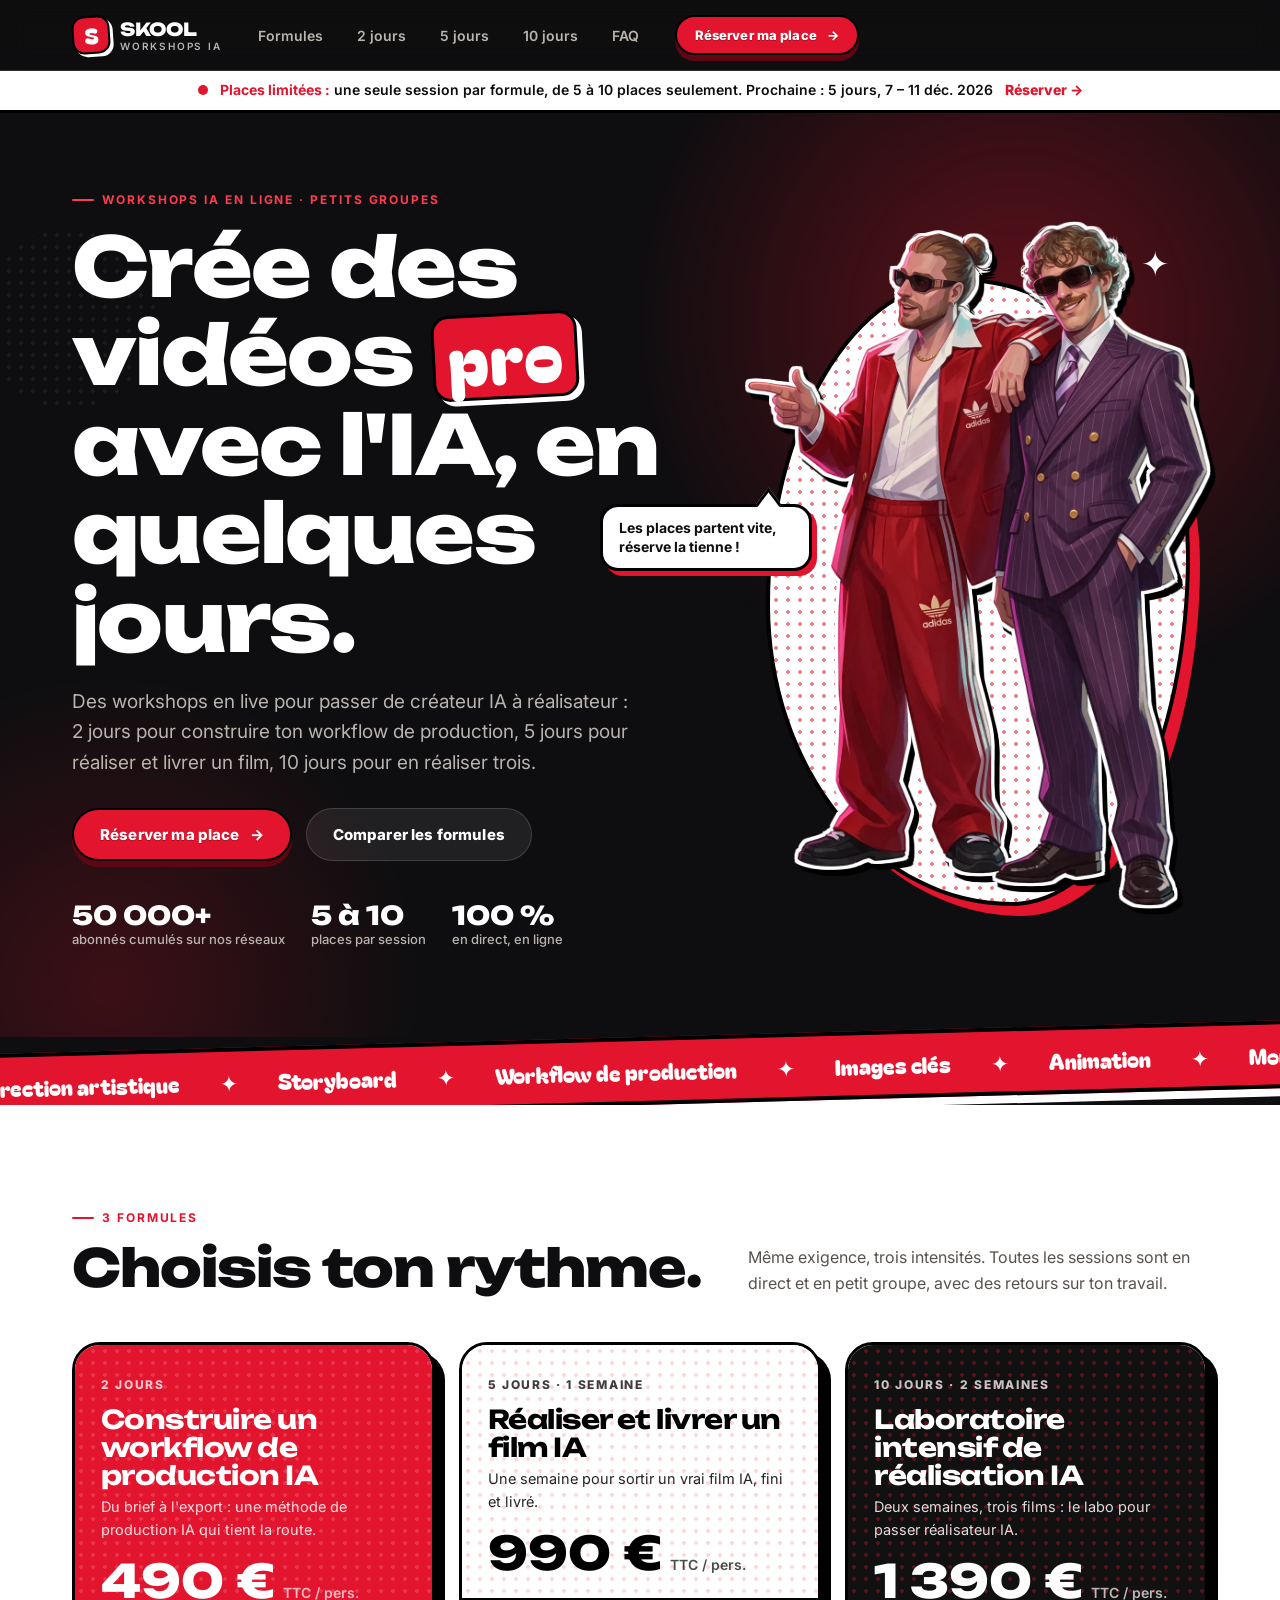
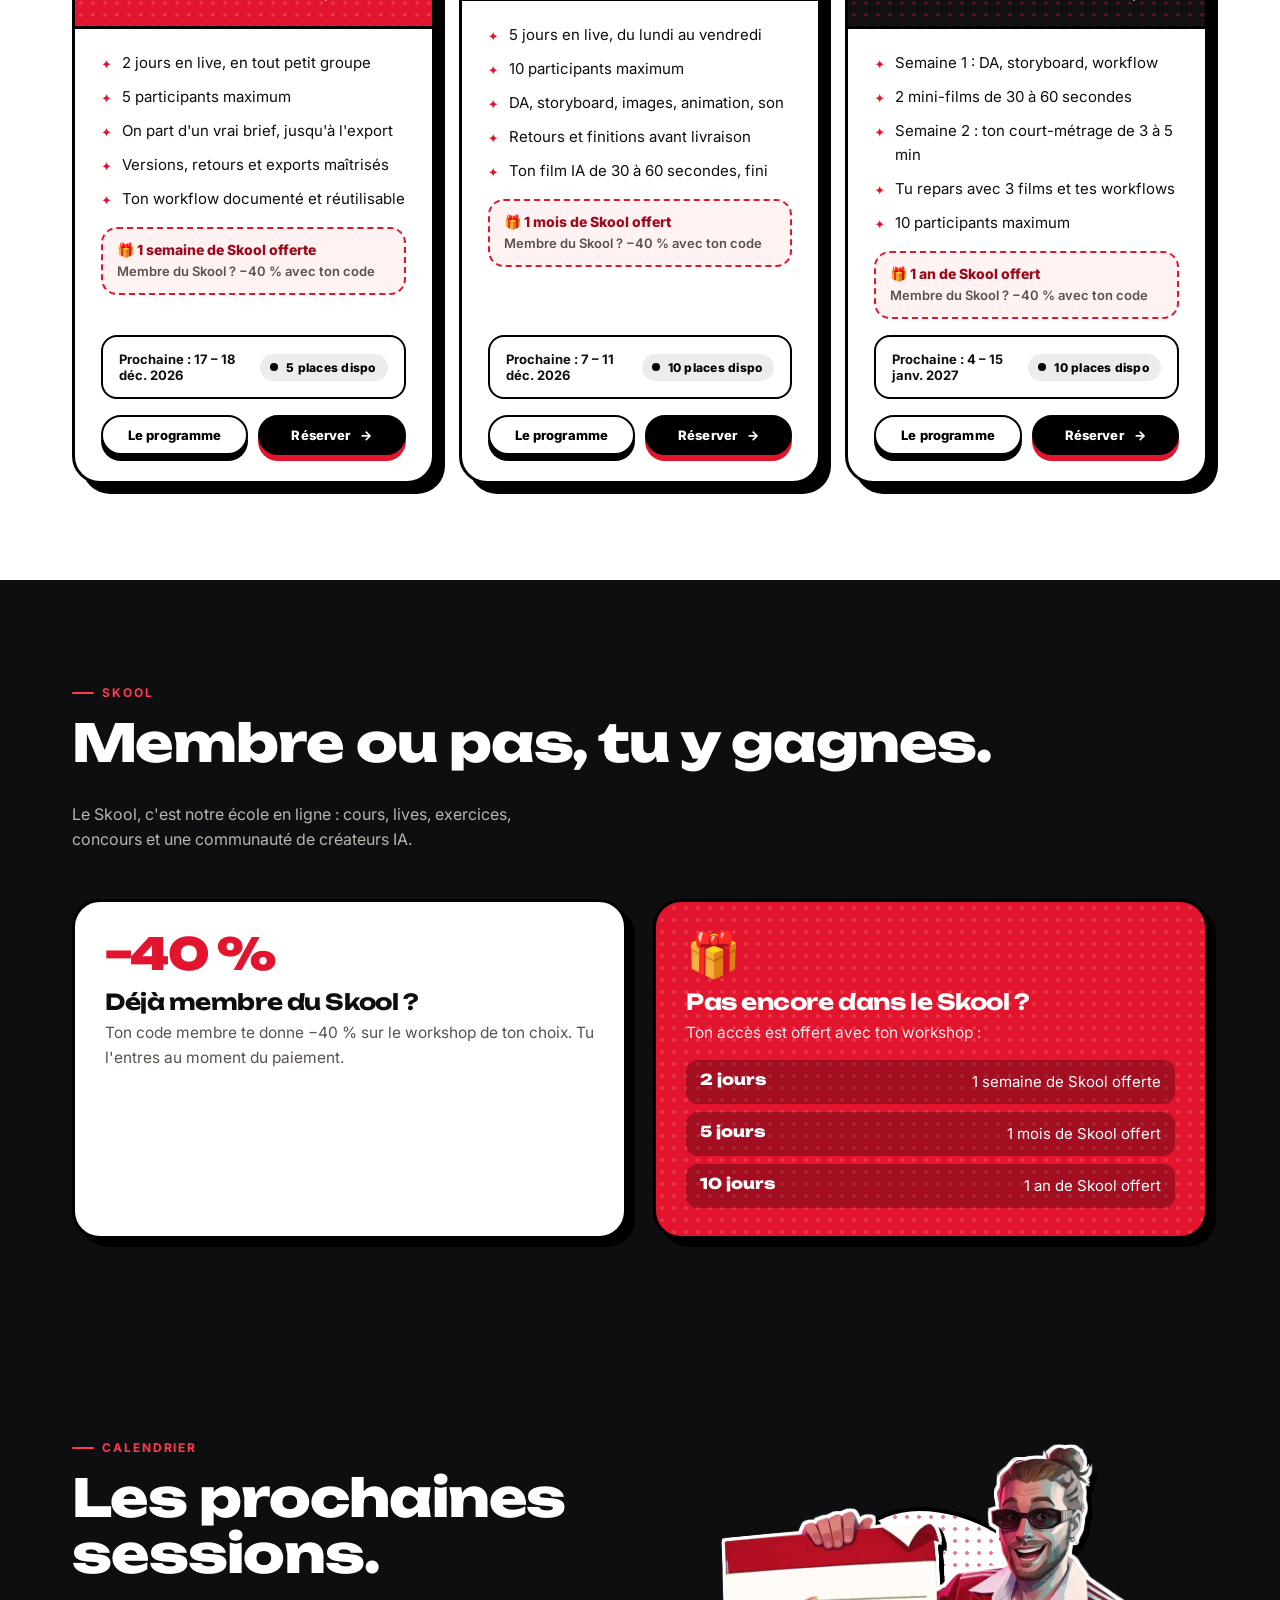
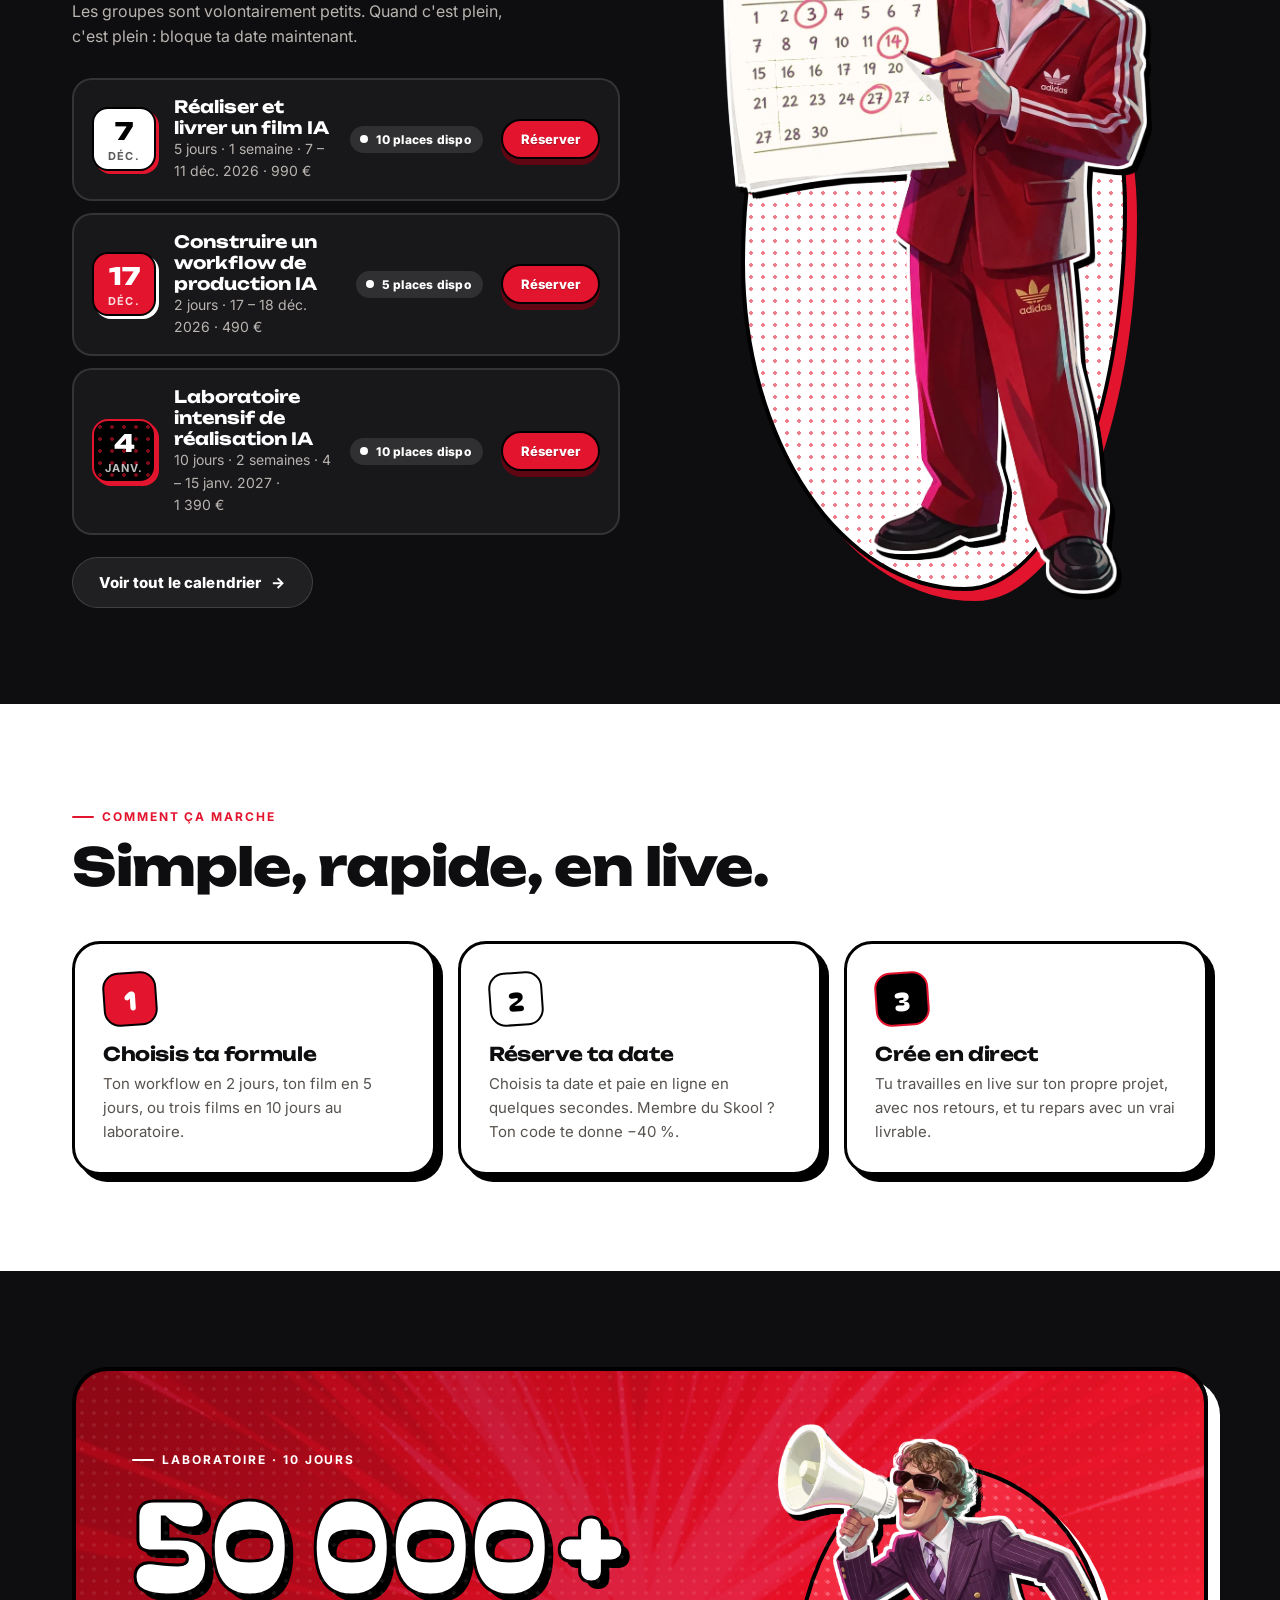
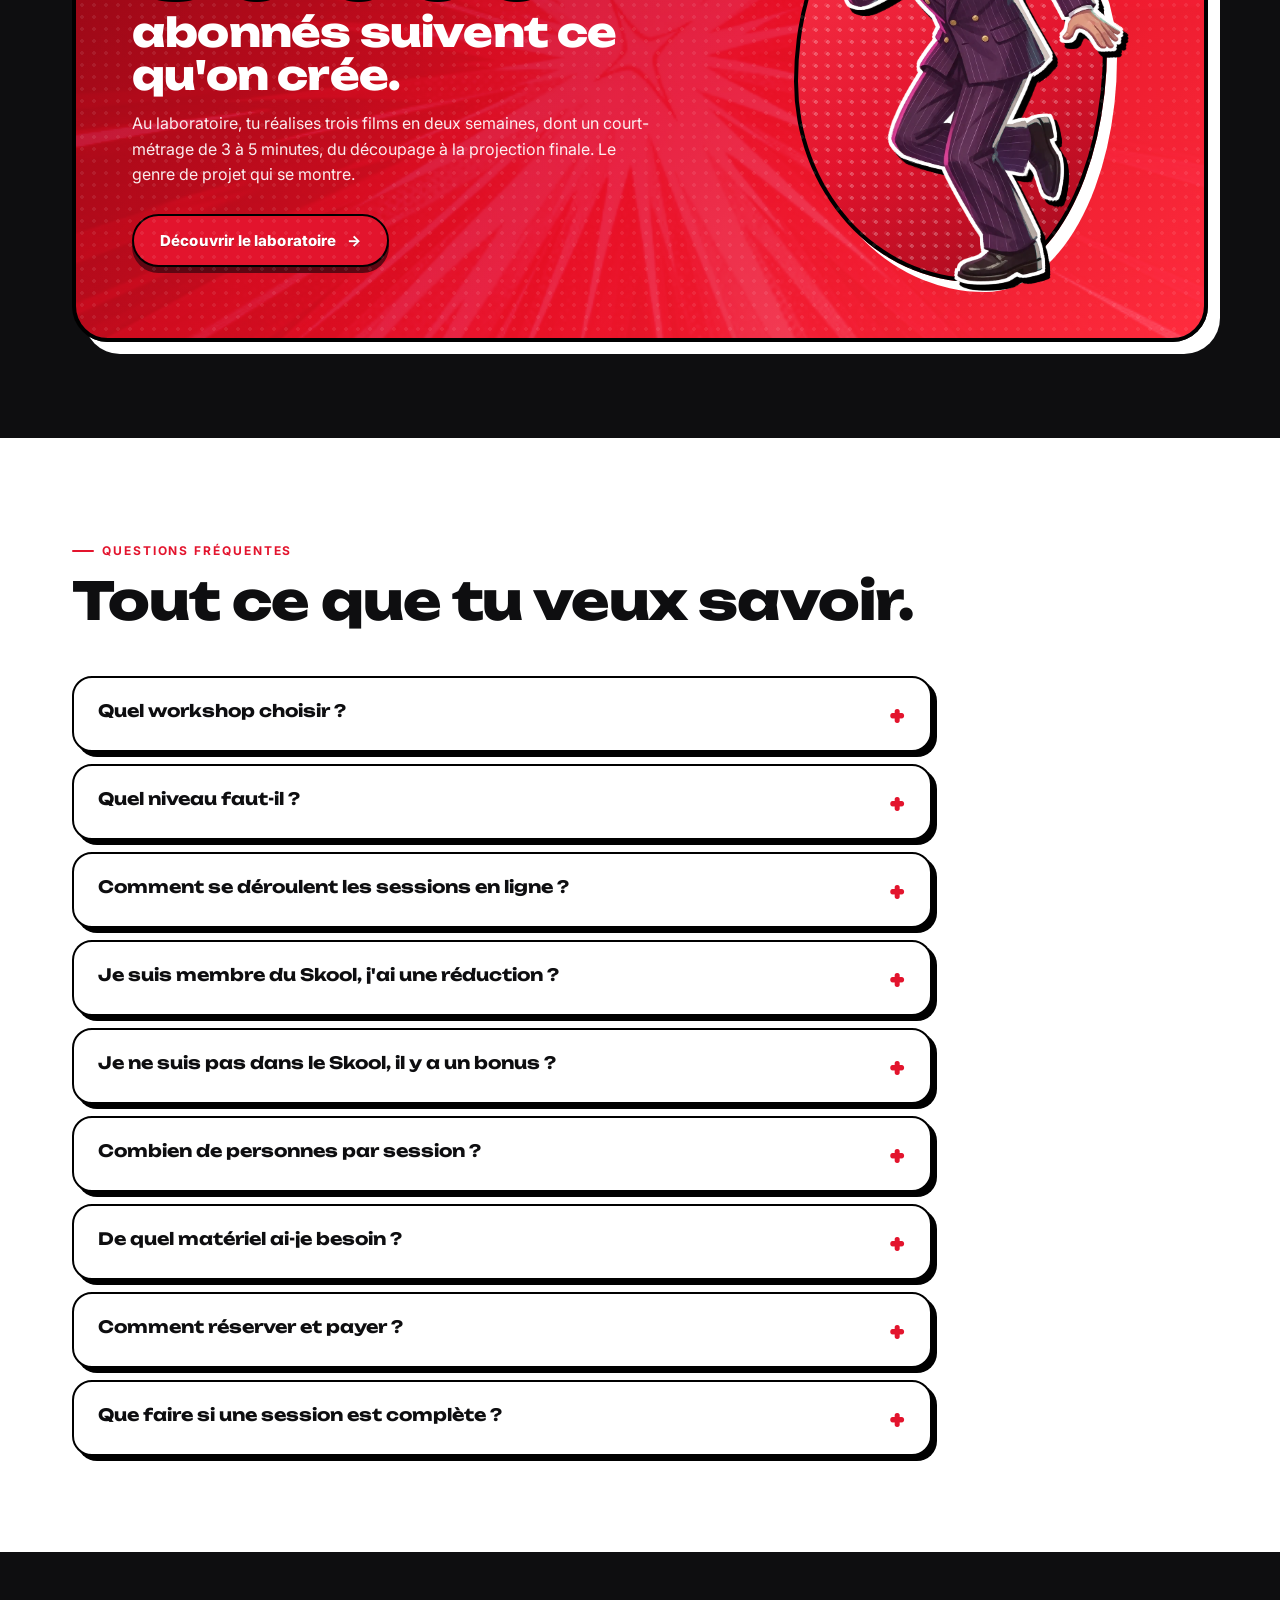
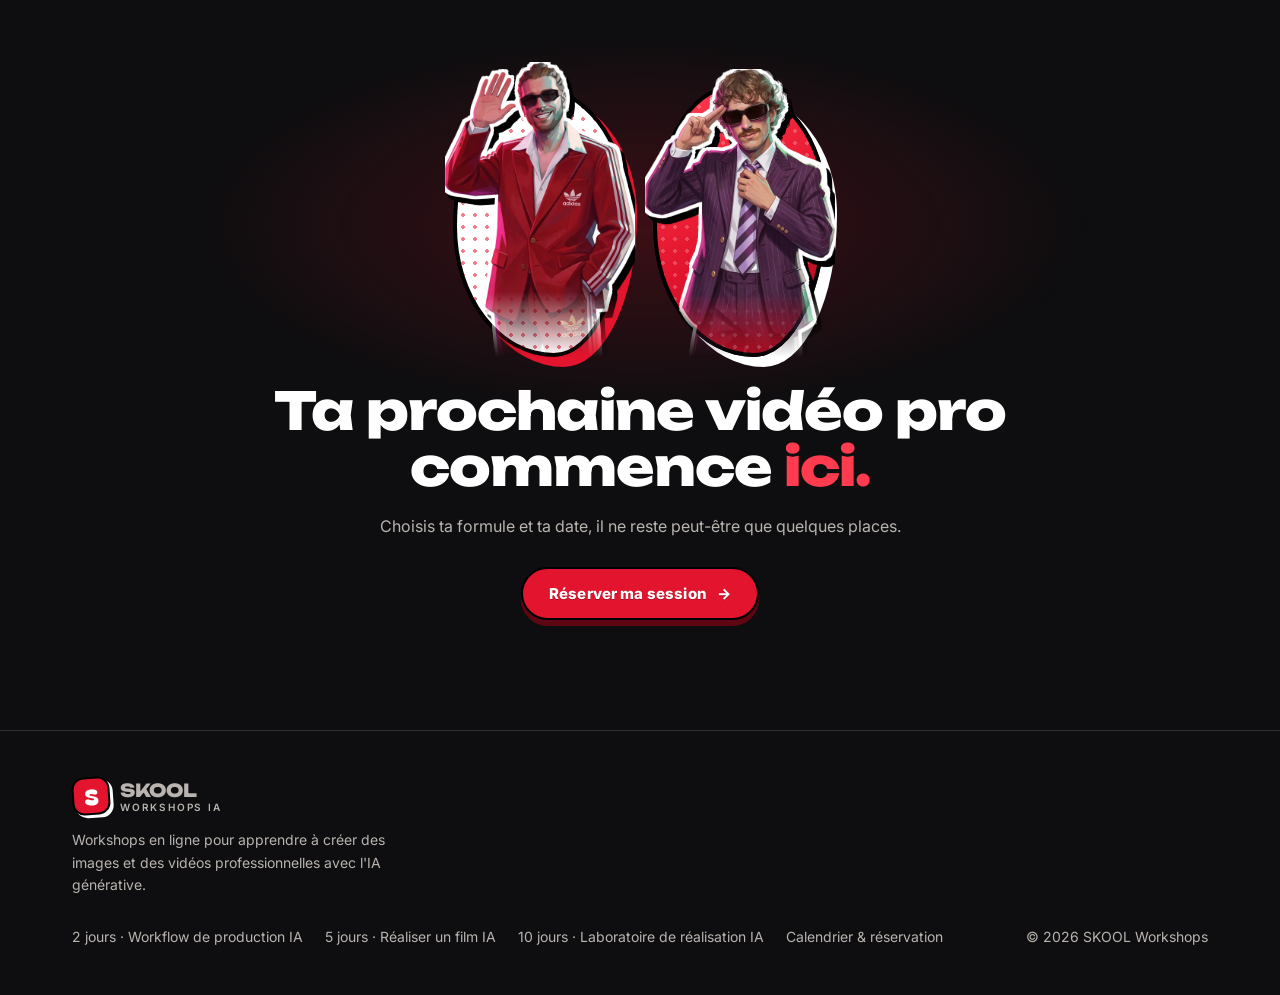
==== commit a974fe90: "Accueil : 5 à 10 places par session Co-Authored-By: Claude Opus 5.5 <noreply@anthropic.com> Claude-" ====
--- a/workshop/index.html
+++ b/workshop/index.html
@@ -15,7 +15,7 @@
 <meta name="theme-color" content="#0E0E10">
 <link rel="preconnect" href="https://fonts.googleapis.com"><link rel="preconnect" href="https://fonts.gstatic.com" crossorigin><link href="https://fonts.googleapis.com/css2?family=Bagel+Fat+One&family=Inter:wght@400;500;600;700;800&family=Unbounded:wght@600;700;800&display=swap" rel="stylesheet">
 <link rel="stylesheet" href="assets/style.css">
-<script type="application/ld+json">{"@context": "https://schema.org", "@type": "Organization", "name": "SKOOL Workshops", "url": "https://cerega.fr/workshop/", "description": "Workshops en ligne de création vidéo avec l'IA générative."}</script><script type="application/ld+json">{"@context": "https://schema.org", "@type": "ItemList", "itemListElement": [{"@type": "ListItem", "position": 1, "url": "https://cerega.fr/workshop/workshop-ia-workflow-production-2-jours.html", "name": "Construire un workflow de production IA · 2 jours"}, {"@type": "ListItem", "position": 2, "url": "https://cerega.fr/workshop/workshop-ia-realiser-film-5-jours.html", "name": "Réaliser et livrer un film IA · 5 jours · 1 semaine"}, {"@type": "ListItem", "position": 3, "url": "https://cerega.fr/workshop/laboratoire-realisation-ia-10-jours.html", "name": "Laboratoire intensif de réalisation IA · 10 jours · 2 semaines"}]}</script><script type="application/ld+json">{"@context": "https://schema.org", "@type": "FAQPage", "mainEntity": [{"@type": "Question", "name": "Quel workshop choisir ?", "acceptedAnswer": {"@type": "Answer", "text": "Le 2 jours sert à construire une méthode de production IA solide. Le 5 jours te fait réaliser et livrer un film IA de 30 à 60 secondes. Le laboratoire de 10 jours va jusqu'à trois films, dont un court-métrage de 3 à 5 minutes."}}, {"@type": "Question", "name": "Quel niveau faut-il ?", "acceptedAnswer": {"@type": "Answer", "text": "Les formules 2 jours et 5 jours sont de niveau intermédiaire : tu as déjà généré des images ou des vidéos en IA. Le laboratoire de 10 jours demande surtout de la motivation et de la disponibilité sur les deux semaines."}}, {"@type": "Question", "name": "Comment se déroulent les sessions en ligne ?", "acceptedAnswer": {"@type": "Answer", "text": "Tout se passe en direct, en visio, en petit groupe : 10h – 13h et 14h – 17h (heure de Paris), en ligne. Tu poses tes questions en direct et tu travailles sur ton propre projet pendant la session."}}, {"@type": "Question", "name": "Je suis membre du Skool, j'ai une réduction ?", "acceptedAnswer": {"@type": "Answer", "text": "Oui : −40 % sur le workshop de ton choix avec ton code membre, à entrer au moment du paiement."}}, {"@type": "Question", "name": "Je ne suis pas dans le Skool, il y a un bonus ?", "acceptedAnswer": {"@type": "Answer", "text": "Oui : chaque workshop inclut un accès offert au Skool. 1 semaine avec le 2 jours, 1 mois avec le 5 jours et 1 an avec le laboratoire de 10 jours."}}, {"@type": "Question", "name": "Combien de personnes par session ?", "acceptedAnswer": {"@type": "Answer", "text": "5 personnes maximum sur le 2 jours, 10 sur le 5 jours et 15 sur le laboratoire de 10 jours. C'est volontairement peu, pour que chacun ait de vrais retours."}}, {"@type": "Question", "name": "De quel matériel ai-je besoin ?", "acceptedAnswer": {"@type": "Answer", "text": "Un ordinateur récent et une bonne connexion internet. On t'envoie avant le workshop la liste des outils à prévoir pour ta formule."}}, {"@type": "Question", "name": "Comment réserver et payer ?", "acceptedAnswer": {"@type": "Answer", "text": "Tu choisis ta formule et ta date, tu remplis tes coordonnées et tu paies en ligne de façon sécurisée. Ta place est confirmée dès le paiement."}}, {"@type": "Question", "name": "Que faire si une session est complète ?", "acceptedAnswer": {"@type": "Answer", "text": "Pour l'instant, chaque formule n'a qu'une seule date et les places sont limitées : réserve tôt. De nouvelles sessions seront annoncées sur nos réseaux."}}]}</script><script type="application/ld+json">{"@context": "https://schema.org", "@type": "Course", "name": "Construire un workflow de production IA · Workshop IA 2 jours", "description": "Deux jours pour construire, de A à Z, un workflow de production IA solide : choix des outils, découpage, organisation, versions et exports. Tu repars avec une méthode documentée, prête à servir sur tous tes projets.", "url": "https://cerega.fr/workshop/workshop-ia-workflow-production-2-jours.html", "inLanguage": "fr", "provider": {"@type": "Organization", "name": "SKOOL Workshops", "sameAs": "https://cerega.fr/workshop/"}, "educationalLevel": "Intermédiaire", "offers": {"@type": "Offer", "price": 490, "priceCurrency": "EUR", "category": "Paid", "availability": "https://schema.org/InStock", "url": "https://cerega.fr/workshop/reserver.html"}, "hasCourseInstance": [{"@type": "CourseInstance", "courseMode": "Online", "startDate": "2026-12-17", "endDate": "2026-12-18", "location": {"@type": "VirtualLocation", "url": "https://cerega.fr/workshop/reserver.html"}, "offers": {"@type": "Offer", "price": 490, "priceCurrency": "EUR", "url": "https://cerega.fr/workshop/reserver.html"}}]}</script><script type="application/ld+json">{"@context": "https://schema.org", "@type": "Course", "name": "Réaliser et livrer un film IA · Workshop IA 5 jours · 1 semaine", "description": "Cinq jours pour réaliser un film IA de A à Z, du brief à la livraison : direction artistique, storyboard, images clés, animation, montage et son. Pub, clip ou court-métrage : tu choisis, on le finit ensemble.", "url": "https://cerega.fr/workshop/workshop-ia-realiser-film-5-jours.html", "inLanguage": "fr", "provider": {"@type": "Organization", "name": "SKOOL Workshops", "sameAs": "https://cerega.fr/workshop/"}, "educationalLevel": "Intermédiaire", "offers": {"@type": "Offer", "price": 990, "priceCurrency": "EUR", "category": "Paid", "availability": "https://schema.org/InStock", "url": "https://cerega.fr/workshop/reserver.html"}, "hasCourseInstance": [{"@type": "CourseInstance", "courseMode": "Online", "startDate": "2026-12-07", "endDate": "2026-12-11", "location": {"@type": "VirtualLocation", "url": "https://cerega.fr/workshop/reserver.html"}, "offers": {"@type": "Offer", "price": 990, "priceCurrency": "EUR", "url": "https://cerega.fr/workshop/reserver.html"}}]}</script><script type="application/ld+json">{"@context": "https://schema.org", "@type": "Course", "name": "Laboratoire intensif de réalisation IA · Workshop IA 10 jours · 2 semaines", "description": "Une première semaine pour poser ta méthode et tester deux approches de réalisation sur deux mini-films, puis une deuxième semaine pour réaliser ton court-métrage, du découpage à la projection finale.", "url": "https://cerega.fr/workshop/laboratoire-realisation-ia-10-jours.html", "inLanguage": "fr", "provider": {"@type": "Organization", "name": "SKOOL Workshops", "sameAs": "https://cerega.fr/workshop/"}, "educationalLevel": "Tous niveaux motivés", "offers": {"@type": "Offer", "price": 1390, "priceCurrency": "EUR", "category": "Paid", "availability": "https://schema.org/InStock", "url": "https://cerega.fr/workshop/reserver.html"}, "hasCourseInstance": [{"@type": "CourseInstance", "courseMode": "Online", "startDate": "2027-01-04", "endDate": "2027-01-15", "location": {"@type": "VirtualLocation", "url": "https://cerega.fr/workshop/reserver.html"}, "offers": {"@type": "Offer", "price": 1390, "priceCurrency": "EUR", "url": "https://cerega.fr/workshop/reserver.html"}}]}</script>
+<script type="application/ld+json">{"@context": "https://schema.org", "@type": "Organization", "name": "SKOOL Workshops", "url": "https://cerega.fr/workshop/", "description": "Workshops en ligne de création vidéo avec l'IA générative."}</script><script type="application/ld+json">{"@context": "https://schema.org", "@type": "ItemList", "itemListElement": [{"@type": "ListItem", "position": 1, "url": "https://cerega.fr/workshop/workshop-ia-workflow-production-2-jours.html", "name": "Construire un workflow de production IA · 2 jours"}, {"@type": "ListItem", "position": 2, "url": "https://cerega.fr/workshop/workshop-ia-realiser-film-5-jours.html", "name": "Réaliser et livrer un film IA · 5 jours · 1 semaine"}, {"@type": "ListItem", "position": 3, "url": "https://cerega.fr/workshop/laboratoire-realisation-ia-10-jours.html", "name": "Laboratoire intensif de réalisation IA · 10 jours · 2 semaines"}]}</script><script type="application/ld+json">{"@context": "https://schema.org", "@type": "FAQPage", "mainEntity": [{"@type": "Question", "name": "Quel workshop choisir ?", "acceptedAnswer": {"@type": "Answer", "text": "Le 2 jours sert à construire une méthode de production IA solide. Le 5 jours te fait réaliser et livrer un film IA de 30 à 60 secondes. Le laboratoire de 10 jours va jusqu'à trois films, dont un court-métrage de 3 à 5 minutes."}}, {"@type": "Question", "name": "Quel niveau faut-il ?", "acceptedAnswer": {"@type": "Answer", "text": "Les formules 2 jours et 5 jours sont de niveau intermédiaire : tu as déjà généré des images ou des vidéos en IA. Le laboratoire de 10 jours demande surtout de la motivation et de la disponibilité sur les deux semaines."}}, {"@type": "Question", "name": "Comment se déroulent les sessions en ligne ?", "acceptedAnswer": {"@type": "Answer", "text": "Tout se passe en direct, en visio, en petit groupe : 10h – 13h et 14h – 17h (heure de Paris), en ligne. Tu poses tes questions en direct et tu travailles sur ton propre projet pendant la session."}}, {"@type": "Question", "name": "Je suis membre du Skool, j'ai une réduction ?", "acceptedAnswer": {"@type": "Answer", "text": "Oui : −40 % sur le workshop de ton choix avec ton code membre, à entrer au moment du paiement."}}, {"@type": "Question", "name": "Je ne suis pas dans le Skool, il y a un bonus ?", "acceptedAnswer": {"@type": "Answer", "text": "Oui : chaque workshop inclut un accès offert au Skool. 1 semaine avec le 2 jours, 1 mois avec le 5 jours et 1 an avec le laboratoire de 10 jours."}}, {"@type": "Question", "name": "Combien de personnes par session ?", "acceptedAnswer": {"@type": "Answer", "text": "5 personnes maximum sur le 2 jours, 10 sur le 5 jours et 10 sur le laboratoire de 10 jours. C'est volontairement peu, pour que chacun ait de vrais retours."}}, {"@type": "Question", "name": "De quel matériel ai-je besoin ?", "acceptedAnswer": {"@type": "Answer", "text": "Un ordinateur récent et une bonne connexion internet. On t'envoie avant le workshop la liste des outils à prévoir pour ta formule."}}, {"@type": "Question", "name": "Comment réserver et payer ?", "acceptedAnswer": {"@type": "Answer", "text": "Tu choisis ta formule et ta date, tu remplis tes coordonnées et tu paies en ligne de façon sécurisée. Ta place est confirmée dès le paiement."}}, {"@type": "Question", "name": "Que faire si une session est complète ?", "acceptedAnswer": {"@type": "Answer", "text": "Pour l'instant, chaque formule n'a qu'une seule date et les places sont limitées : réserve tôt. De nouvelles sessions seront annoncées sur nos réseaux."}}]}</script><script type="application/ld+json">{"@context": "https://schema.org", "@type": "Course", "name": "Construire un workflow de production IA · Workshop IA 2 jours", "description": "Deux jours pour construire, de A à Z, un workflow de production IA solide : choix des outils, découpage, organisation, versions et exports. Tu repars avec une méthode documentée, prête à servir sur tous tes projets.", "url": "https://cerega.fr/workshop/workshop-ia-workflow-production-2-jours.html", "inLanguage": "fr", "provider": {"@type": "Organization", "name": "SKOOL Workshops", "sameAs": "https://cerega.fr/workshop/"}, "educationalLevel": "Intermédiaire", "offers": {"@type": "Offer", "price": 490, "priceCurrency": "EUR", "category": "Paid", "availability": "https://schema.org/InStock", "url": "https://cerega.fr/workshop/reserver.html"}, "hasCourseInstance": [{"@type": "CourseInstance", "courseMode": "Online", "startDate": "2026-12-17", "endDate": "2026-12-18", "location": {"@type": "VirtualLocation", "url": "https://cerega.fr/workshop/reserver.html"}, "offers": {"@type": "Offer", "price": 490, "priceCurrency": "EUR", "url": "https://cerega.fr/workshop/reserver.html"}}]}</script><script type="application/ld+json">{"@context": "https://schema.org", "@type": "Course", "name": "Réaliser et livrer un film IA · Workshop IA 5 jours · 1 semaine", "description": "Cinq jours pour réaliser un film IA de A à Z, du brief à la livraison : direction artistique, storyboard, images clés, animation, montage et son. Pub, clip ou court-métrage : tu choisis, on le finit ensemble.", "url": "https://cerega.fr/workshop/workshop-ia-realiser-film-5-jours.html", "inLanguage": "fr", "provider": {"@type": "Organization", "name": "SKOOL Workshops", "sameAs": "https://cerega.fr/workshop/"}, "educationalLevel": "Intermédiaire", "offers": {"@type": "Offer", "price": 990, "priceCurrency": "EUR", "category": "Paid", "availability": "https://schema.org/InStock", "url": "https://cerega.fr/workshop/reserver.html"}, "hasCourseInstance": [{"@type": "CourseInstance", "courseMode": "Online", "startDate": "2026-12-07", "endDate": "2026-12-11", "location": {"@type": "VirtualLocation", "url": "https://cerega.fr/workshop/reserver.html"}, "offers": {"@type": "Offer", "price": 990, "priceCurrency": "EUR", "url": "https://cerega.fr/workshop/reserver.html"}}]}</script><script type="application/ld+json">{"@context": "https://schema.org", "@type": "Course", "name": "Laboratoire intensif de réalisation IA · Workshop IA 10 jours · 2 semaines", "description": "Une première semaine pour poser ta méthode et tester deux approches de réalisation sur deux mini-films, puis une deuxième semaine pour réaliser ton court-métrage, du découpage à la projection finale.", "url": "https://cerega.fr/workshop/laboratoire-realisation-ia-10-jours.html", "inLanguage": "fr", "provider": {"@type": "Organization", "name": "SKOOL Workshops", "sameAs": "https://cerega.fr/workshop/"}, "educationalLevel": "Tous niveaux motivés", "offers": {"@type": "Offer", "price": 1390, "priceCurrency": "EUR", "category": "Paid", "availability": "https://schema.org/InStock", "url": "https://cerega.fr/workshop/reserver.html"}, "hasCourseInstance": [{"@type": "CourseInstance", "courseMode": "Online", "startDate": "2027-01-04", "endDate": "2027-01-15", "location": {"@type": "VirtualLocation", "url": "https://cerega.fr/workshop/reserver.html"}, "offers": {"@type": "Offer", "price": 1390, "priceCurrency": "EUR", "url": "https://cerega.fr/workshop/reserver.html"}}]}</script>
 </head>
 <body>
 <header class="nav"><div class="wrap">
@@ -38,7 +38,7 @@
     <h1>Crée des vidéos <span class="sticker">pro</span> avec l'IA, en quelques jours.</h1>
     <p class="lead">Des workshops en live pour passer de créateur IA à réalisateur : 2 jours pour construire ton workflow de production, 5 jours pour réaliser et livrer un film, 10 jours pour en réaliser trois.</p>
     <div class="ctas"><a class="btn btn-lime" href="reserver.html">Réserver ma place <span class="arr">→</span></a><a class="btn btn-ghost" href="#formules">Comparer les formules</a></div>
-    <div class="proof"><div>50 000+<small>abonnés cumulés sur nos réseaux</small></div><div>5 à 15<small>places par session</small></div><div>100 %<small>en direct, en ligne</small></div></div>
+    <div class="proof"><div>50 000+<small>abonnés cumulés sur nos réseaux</small></div><div>5 à 10<small>places par session</small></div><div>100 %<small>en direct, en ligne</small></div></div>
   </div>
   <div style="position:relative">
     <div class="mascot-slot  " data-m="duo" data-pose="hero" style="max-width:460px;margin-left:auto"></div>
@@ -99,7 +99,7 @@
 
 <section class="light" id="faq"><div class="wrap">
   <div class="sec-head"><div><span class="kicker">Questions fréquentes</span><h2>Tout ce que tu veux savoir.</h2></div></div>
-  <div class="faq"><details><summary>Quel workshop choisir ?</summary><p>Le 2 jours sert à construire une méthode de production IA solide. Le 5 jours te fait réaliser et livrer un film IA de 30 à 60 secondes. Le laboratoire de 10 jours va jusqu'à trois films, dont un court-métrage de 3 à 5 minutes.</p></details><details><summary>Quel niveau faut-il ?</summary><p>Les formules 2 jours et 5 jours sont de niveau intermédiaire : tu as déjà généré des images ou des vidéos en IA. Le laboratoire de 10 jours demande surtout de la motivation et de la disponibilité sur les deux semaines.</p></details><details><summary>Comment se déroulent les sessions en ligne ?</summary><p>Tout se passe en direct, en visio, en petit groupe : 10h – 13h et 14h – 17h (heure de Paris), en ligne. Tu poses tes questions en direct et tu travailles sur ton propre projet pendant la session.</p></details><details><summary>Je suis membre du Skool, j'ai une réduction ?</summary><p>Oui : −40 % sur le workshop de ton choix avec ton code membre, à entrer au moment du paiement.</p></details><details><summary>Je ne suis pas dans le Skool, il y a un bonus ?</summary><p>Oui : chaque workshop inclut un accès offert au Skool. 1 semaine avec le 2 jours, 1 mois avec le 5 jours et 1 an avec le laboratoire de 10 jours.</p></details><details><summary>Combien de personnes par session ?</summary><p>5 personnes maximum sur le 2 jours, 10 sur le 5 jours et 15 sur le laboratoire de 10 jours. C'est volontairement peu, pour que chacun ait de vrais retours.</p></details><details><summary>De quel matériel ai-je besoin ?</summary><p>Un ordinateur récent et une bonne connexion internet. On t'envoie avant le workshop la liste des outils à prévoir pour ta formule.</p></details><details><summary>Comment réserver et payer ?</summary><p>Tu choisis ta formule et ta date, tu remplis tes coordonnées et tu paies en ligne de façon sécurisée. Ta place est confirmée dès le paiement.</p></details><details><summary>Que faire si une session est complète ?</summary><p>Pour l'instant, chaque formule n'a qu'une seule date et les places sont limitées : réserve tôt. De nouvelles sessions seront annoncées sur nos réseaux.</p></details></div>
+  <div class="faq"><details><summary>Quel workshop choisir ?</summary><p>Le 2 jours sert à construire une méthode de production IA solide. Le 5 jours te fait réaliser et livrer un film IA de 30 à 60 secondes. Le laboratoire de 10 jours va jusqu'à trois films, dont un court-métrage de 3 à 5 minutes.</p></details><details><summary>Quel niveau faut-il ?</summary><p>Les formules 2 jours et 5 jours sont de niveau intermédiaire : tu as déjà généré des images ou des vidéos en IA. Le laboratoire de 10 jours demande surtout de la motivation et de la disponibilité sur les deux semaines.</p></details><details><summary>Comment se déroulent les sessions en ligne ?</summary><p>Tout se passe en direct, en visio, en petit groupe : 10h – 13h et 14h – 17h (heure de Paris), en ligne. Tu poses tes questions en direct et tu travailles sur ton propre projet pendant la session.</p></details><details><summary>Je suis membre du Skool, j'ai une réduction ?</summary><p>Oui : −40 % sur le workshop de ton choix avec ton code membre, à entrer au moment du paiement.</p></details><details><summary>Je ne suis pas dans le Skool, il y a un bonus ?</summary><p>Oui : chaque workshop inclut un accès offert au Skool. 1 semaine avec le 2 jours, 1 mois avec le 5 jours et 1 an avec le laboratoire de 10 jours.</p></details><details><summary>Combien de personnes par session ?</summary><p>5 personnes maximum sur le 2 jours, 10 sur le 5 jours et 10 sur le laboratoire de 10 jours. C'est volontairement peu, pour que chacun ait de vrais retours.</p></details><details><summary>De quel matériel ai-je besoin ?</summary><p>Un ordinateur récent et une bonne connexion internet. On t'envoie avant le workshop la liste des outils à prévoir pour ta formule.</p></details><details><summary>Comment réserver et payer ?</summary><p>Tu choisis ta formule et ta date, tu remplis tes coordonnées et tu paies en ligne de façon sécurisée. Ta place est confirmée dès le paiement.</p></details><details><summary>Que faire si une session est complète ?</summary><p>Pour l'instant, chaque formule n'a qu'une seule date et les places sont limitées : réserve tôt. De nouvelles sessions seront annoncées sur nos réseaux.</p></details></div>
 </div></section>
 
 <section class="final"><div class="wrap">
@@ -126,4 +126,4 @@
 document.addEventListener("skw-ready",()=>{const S=SKW;const hot=S.upcoming().filter(s=>S.left(s)>0).sort((a,b)=>S.left(a)-S.left(b))[0];
 const b=document.querySelector("[data-hot-bubble]");if(hot&&b&&S.left(hot)<=3){const f=S.formula(hot.formula);b.innerHTML=`Plus que ${S.left(hot)} place${S.left(hot)>1?"s":""} sur le ${f.name} du ${S.range(hot)} !`}});
 </script>
-</body></html>+</body></html>
